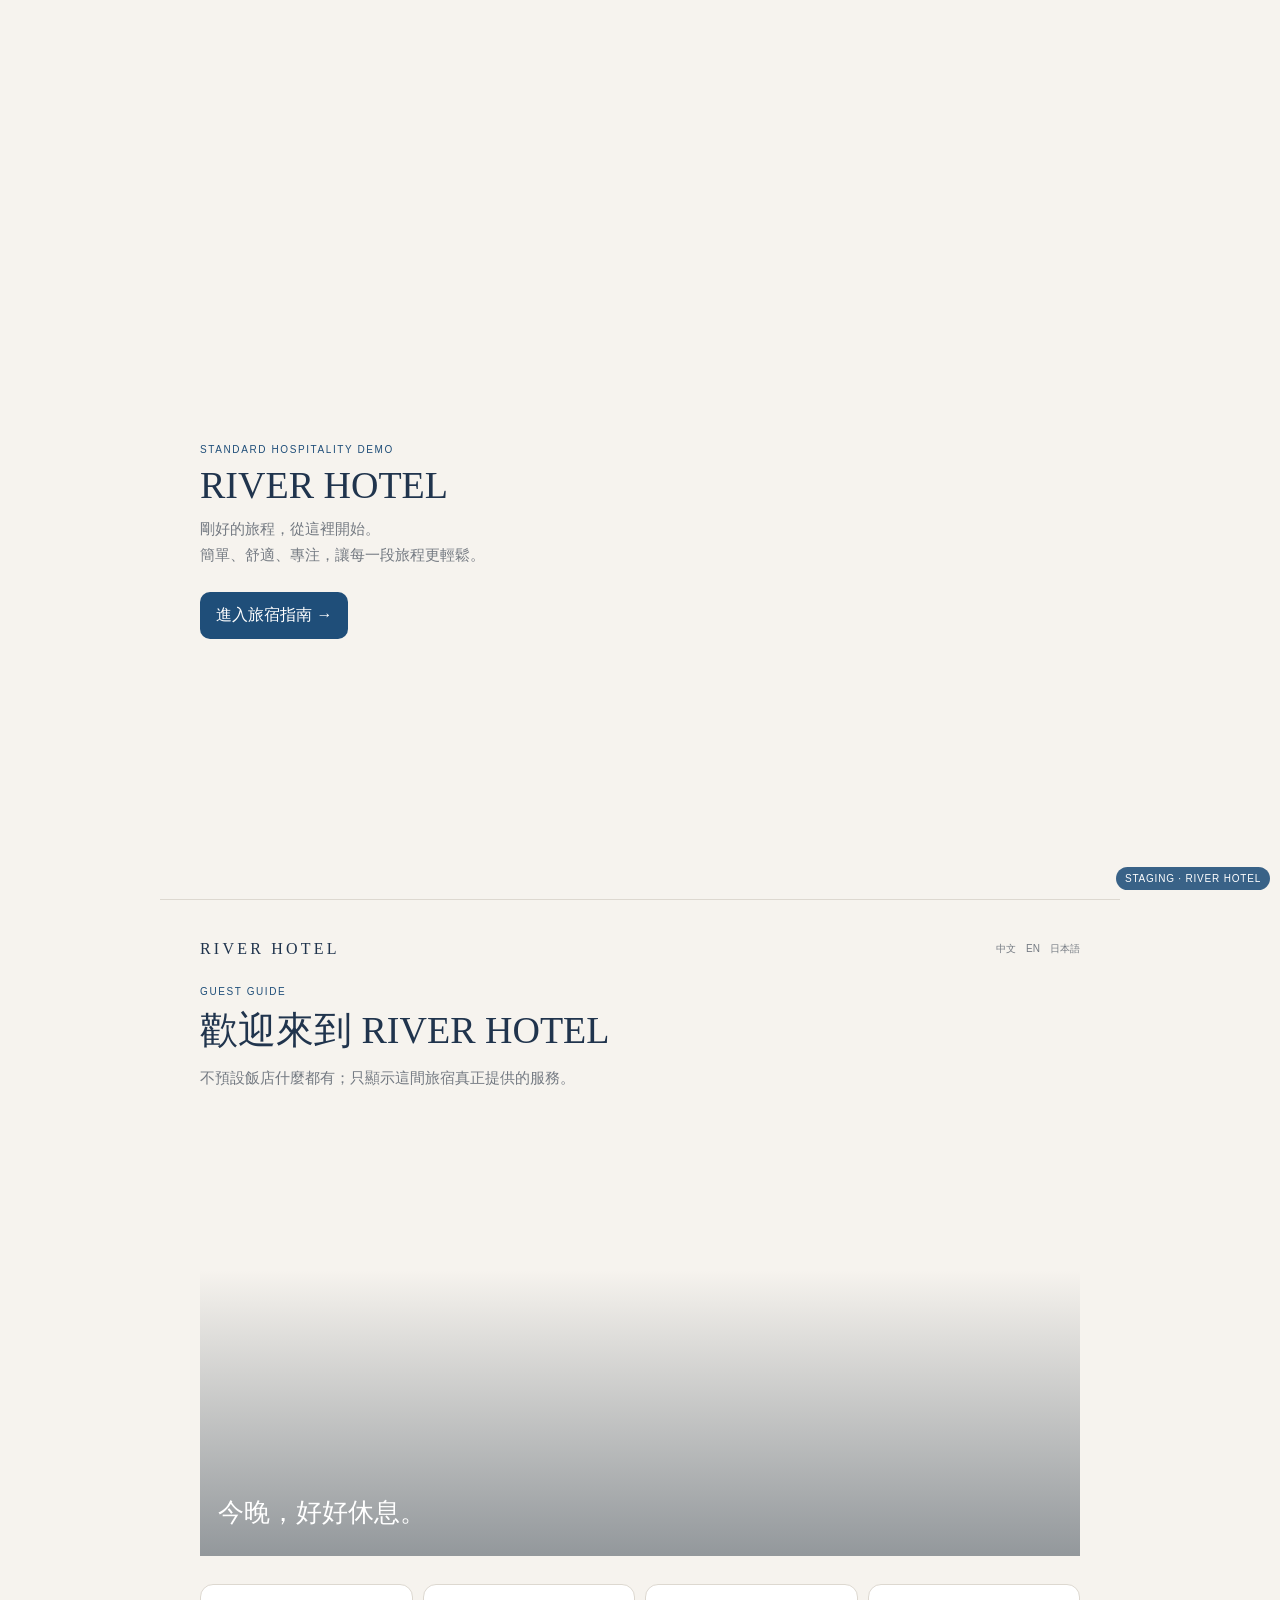
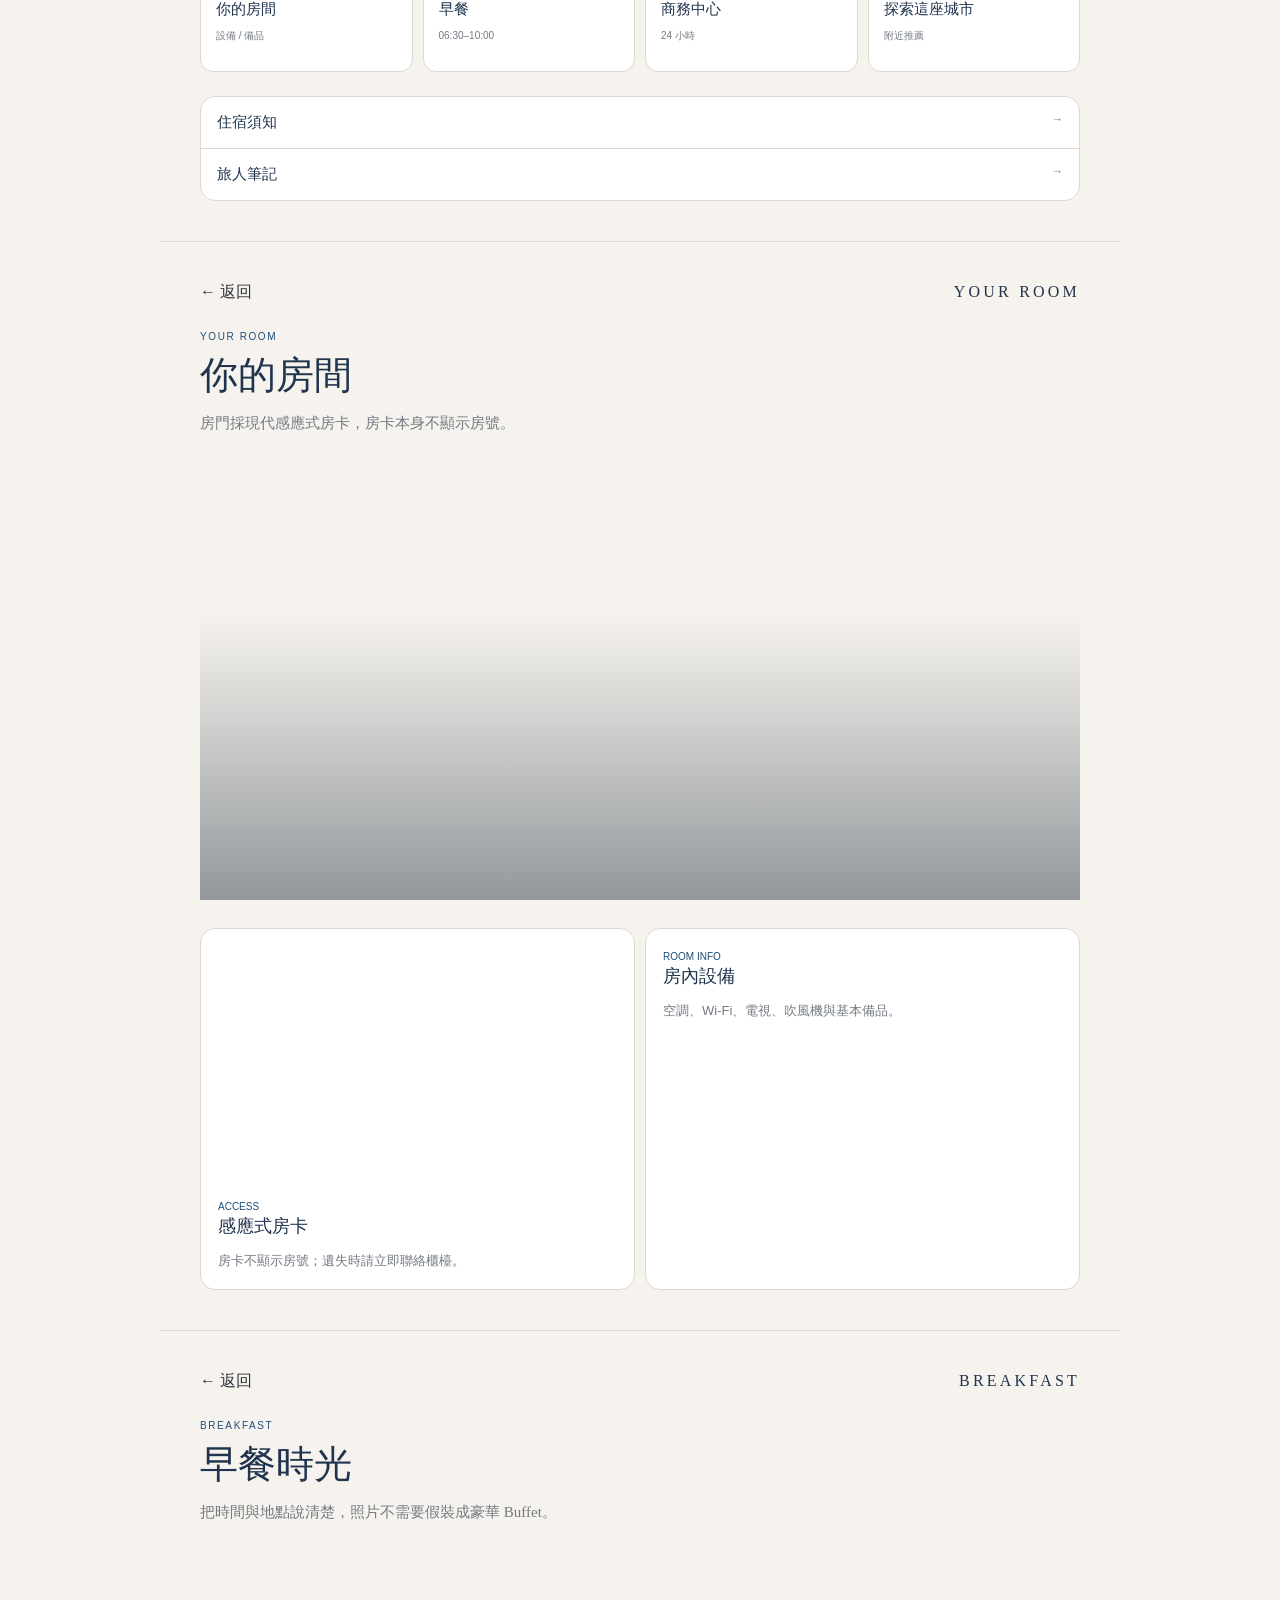
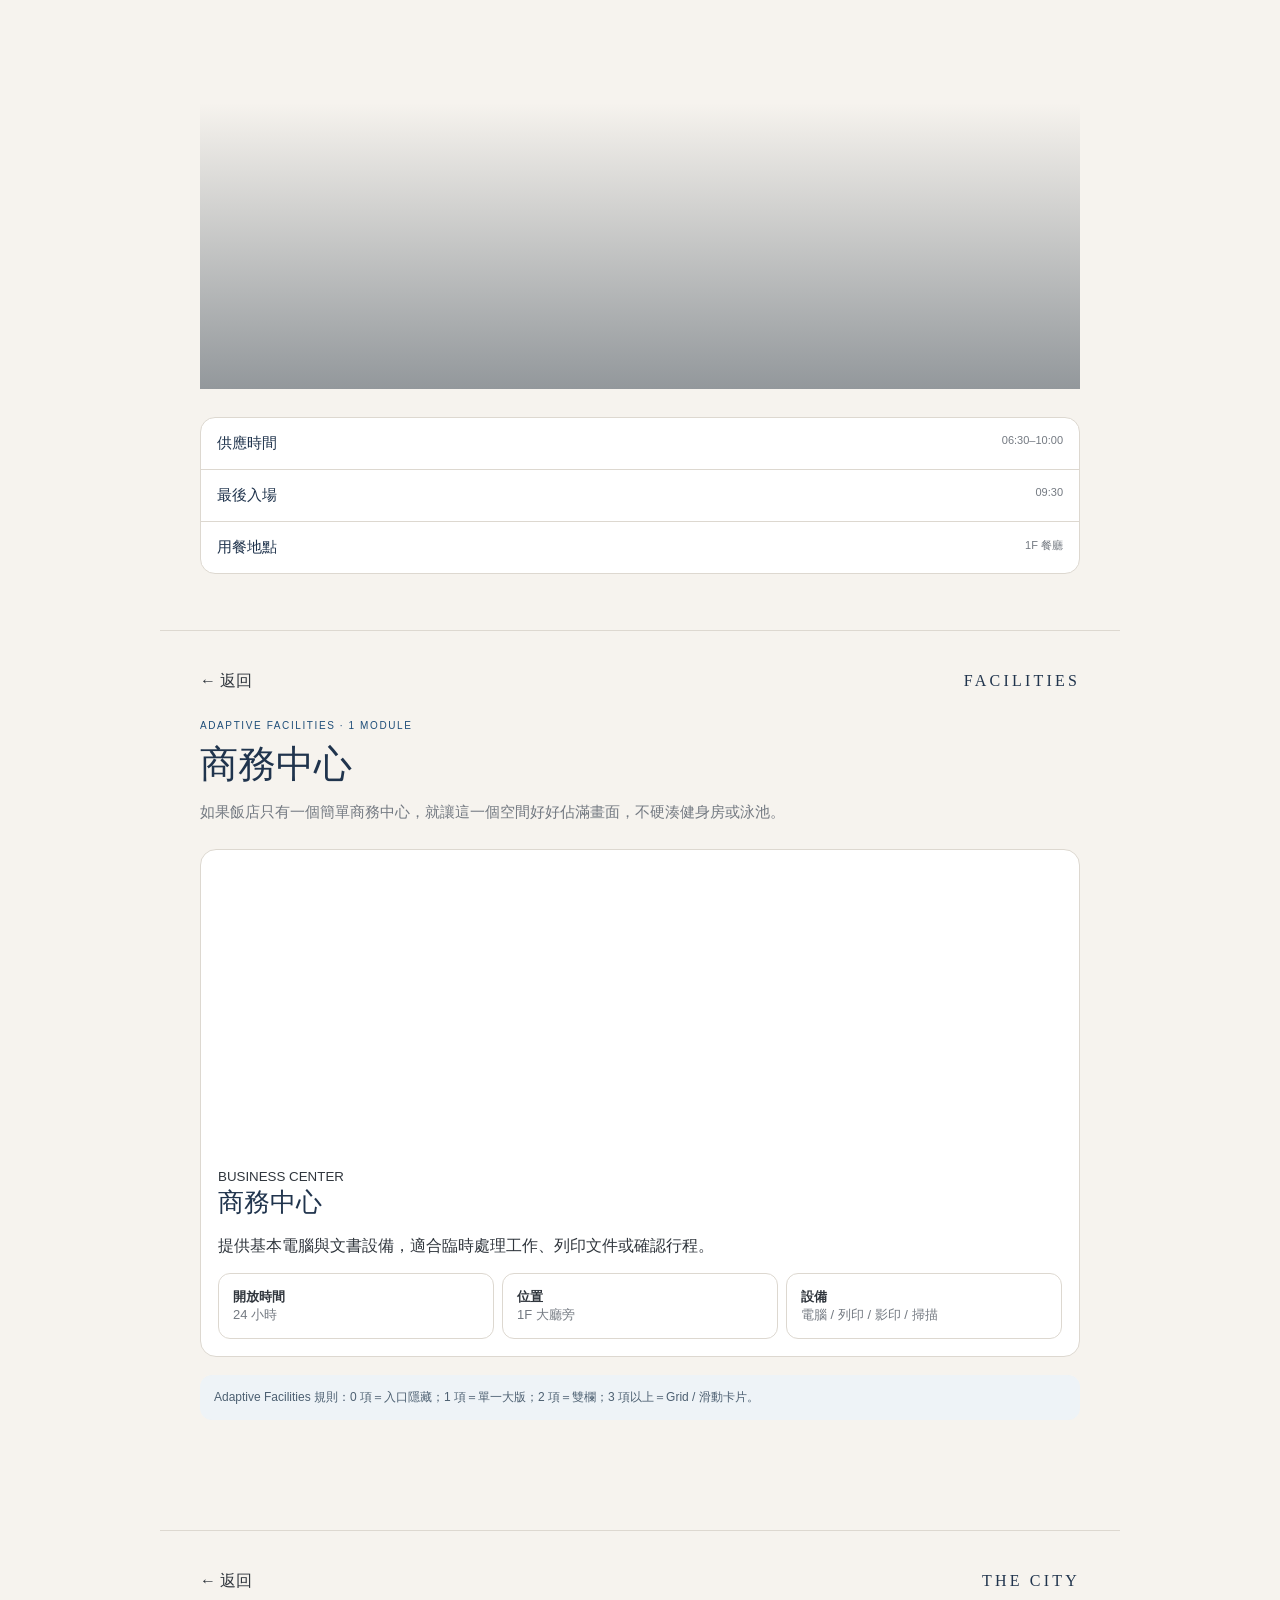
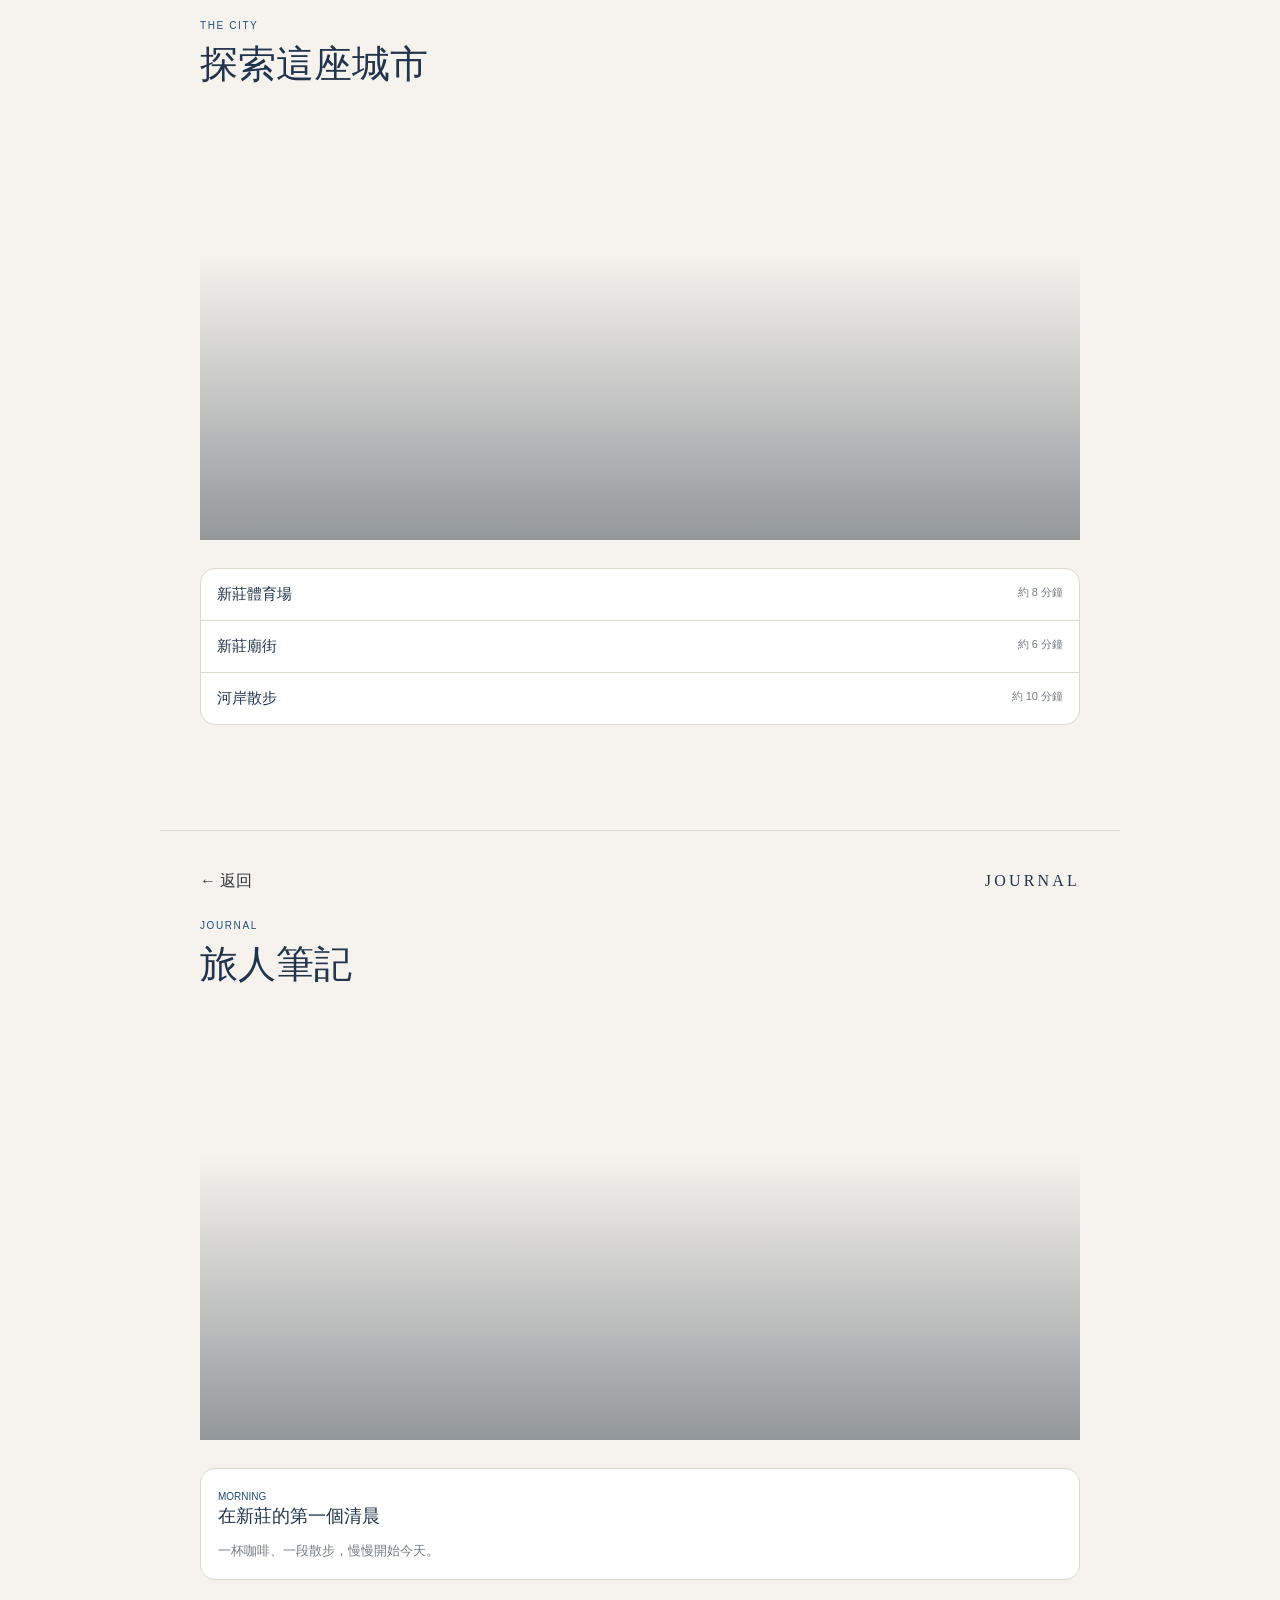
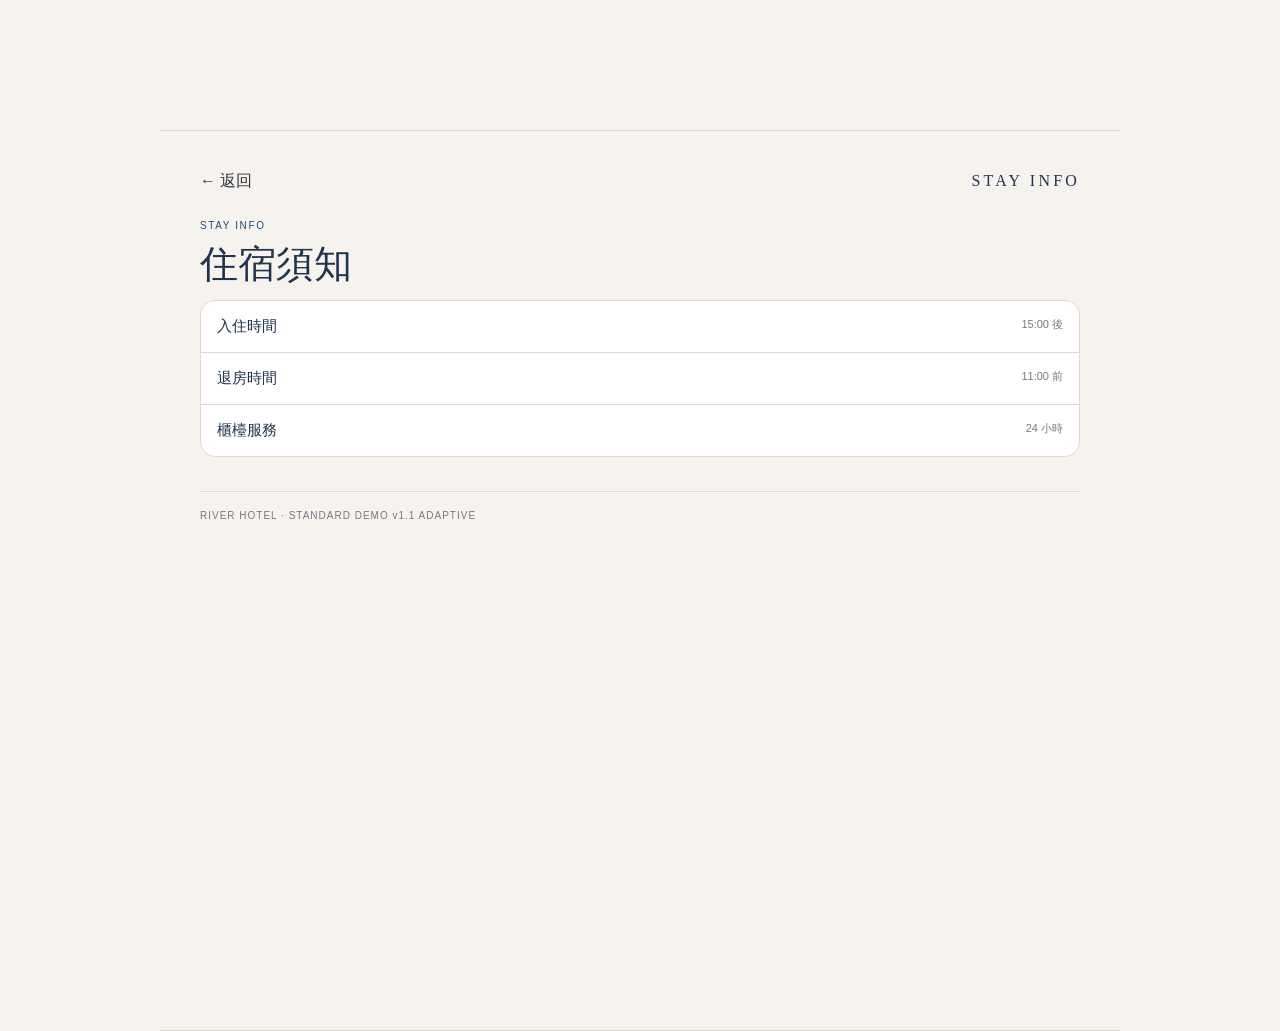
==== staging/river-hotel/index.html @ eeeaa743 "Add RIVER HOTEL public staging demo" ====
<!doctype html>
<html lang="zh-Hant">
<head>
<meta charset="utf-8">
<meta name="viewport" content="width=device-width,initial-scale=1,viewport-fit=cover">
<title>RIVER HOTEL — Standard Demo v1.1 Adaptive</title>
<style>
:root{
 --bg:#f6f3ee;--surface:#fff;--ink:#20344d;--text:#30363d;--muted:#747a82;--line:#ddd8d0;--accent:#1f4e79;
 --serif:"Iowan Old Style","Baskerville","Noto Serif TC","Songti TC",serif;
 --sans:-apple-system,BlinkMacSystemFont,"SF Pro Text","PingFang TC","Noto Sans TC",sans-serif;
}
*{box-sizing:border-box} html{scroll-behavior:smooth}
body{margin:0;background:var(--bg);color:var(--text);font-family:var(--sans);-webkit-font-smoothing:antialiased}
a{color:inherit;text-decoration:none} button{font:inherit}
.page{min-height:100svh;padding:22px 16px 48px;border-bottom:1px solid var(--line);scroll-margin-top:0}
.top{display:flex;justify-content:space-between;align-items:center;margin-bottom:28px}.brand{font:16px var(--serif);letter-spacing:.2em;color:var(--ink)}
.lang{font-size:10px;color:var(--muted)}.k{font-size:10px;letter-spacing:.16em;color:var(--accent);margin-bottom:8px}
h1,h2,h3{font-family:var(--serif);font-weight:400;color:var(--ink)}h1{font-size:38px;margin:0 0 10px}h2{font-size:26px;margin:0 0 8px}h3{font-size:18px;margin:0}
.lead{font:15px/1.7 var(--serif);color:var(--muted);margin:0 0 24px}
.photo{height:330px;margin:0 -16px 24px;background:center/cover no-repeat;position:relative}
.photo:after{content:"";position:absolute;inset:0;background:linear-gradient(to top,rgba(20,35,50,.44),transparent 65%)}
.hero-copy{position:absolute;z-index:2;left:18px;right:18px;bottom:18px;color:#fff}
.cta{display:inline-block;background:var(--accent);color:#fff;padding:13px 16px;border-radius:10px}
.quick{display:grid;grid-template-columns:1fr 1fr;gap:10px;margin:24px 0}
.quick a{background:#fff;border:1px solid var(--line);border-radius:13px;padding:15px;min-height:88px}
.quick b{display:block;font:15px var(--serif);color:var(--ink);margin-bottom:6px}.quick span{font-size:10px;color:var(--muted)}
.list{background:#fff;border:1px solid var(--line);border-radius:15px;overflow:hidden}
.row{display:flex;justify-content:space-between;gap:16px;padding:16px;border-bottom:1px solid var(--line)}.row:last-child{border-bottom:0}
.row b{font:15px var(--serif);font-weight:400;color:var(--ink)}.row span{font-size:11px;color:var(--muted)}
.card{background:#fff;border:1px solid var(--line);border-radius:15px;overflow:hidden;margin-bottom:12px}
.card-photo{height:250px;background:center/cover no-repeat}.card-body{padding:17px}.card small{color:var(--accent);font-size:10px}
.card p{font-size:13px;line-height:1.6;color:var(--muted);margin-bottom:0}
.facility-feature{background:#fff;border:1px solid var(--line);border-radius:16px;overflow:hidden}
.facility-feature .card-photo{height:300px}.facts{display:grid;grid-template-columns:1fr;gap:8px;margin-top:14px}
.fact{padding:12px 0;border-top:1px solid var(--line);display:flex;justify-content:space-between;gap:20px;font-size:13px}.fact span{color:var(--muted)}
.roomcard{display:grid;grid-template-columns:1fr 1fr;gap:10px;margin-top:14px}.roomcard .card{margin:0}
.notice{background:#eef3f7;color:#4d6072;border-radius:12px;padding:13px 14px;font-size:12px;line-height:1.6;margin-top:18px}
.footer{margin-top:34px;padding-top:18px;border-top:1px solid var(--line);font-size:10px;color:var(--muted);letter-spacing:.1em}
@media(min-width:760px){
 .page{max-width:960px;margin:auto;padding:40px}.photo{margin:0 0 28px;border-radius:18px;height:440px}
 .quick{grid-template-columns:repeat(4,1fr)}.facts{grid-template-columns:repeat(3,1fr)}.fact{display:block;border:1px solid var(--line);border-radius:12px;padding:14px}.fact b,.fact span{display:block}
}
.facility-list.facilities-one{display:block}
.facility-list.facilities-two{display:grid;grid-template-columns:1fr 1fr;gap:14px}
.facility-list.facilities-grid{display:grid;grid-template-columns:repeat(auto-fit,minmax(230px,1fr));gap:14px}
.facility-list.facilities-two .facility-feature .card-photo,
.facility-list.facilities-grid .facility-feature .card-photo{height:220px}
.facility-list.facilities-two .facts,
.facility-list.facilities-grid .facts{grid-template-columns:1fr}
@media(max-width:759px){.facility-list.facilities-two,.facility-list.facilities-grid{grid-template-columns:1fr}}
</style>
</head>
<body>
<section id="landing" class="page" style="padding-top:0">
 <div style="height:46svh;margin:0 -16px 30px;background:url('https://images.unsplash.com/photo-1566073771259-6a8506099945?auto=format&fit=crop&w=1400&q=82') center/cover no-repeat"></div>
 <div class="k">STANDARD HOSPITALITY DEMO</div><h1>RIVER HOTEL</h1>
 <p class="lead">剛好的旅程，從這裡開始。<br>簡單、舒適、專注，讓每一段旅程更輕鬆。</p>
 <a class="cta" href="#home">進入旅宿指南 →</a>
</section>
<section id="home" class="page">
 <div class="top"><div class="brand">RIVER HOTEL</div><div class="lang">中文　EN　日本語</div></div>
 <div class="k">GUEST GUIDE</div><h1>歡迎來到 RIVER HOTEL</h1>
 <p class="lead">不預設飯店什麼都有；只顯示這間旅宿真正提供的服務。</p>
 <div class="photo" style="background-image:url('https://images.unsplash.com/photo-1566665797739-1674de7a421a?auto=format&fit=crop&w=1400&q=82')"><div class="hero-copy"><h2 style="color:#fff">今晚，好好休息。</h2></div></div>
 <div class="quick">
   <a href="#room"><b>你的房間</b><span>設備 / 備品</span></a>
   <a href="#breakfast"><b>早餐</b><span>06:30–10:00</span></a>
   <a href="#facilities" data-facilities-entry><b>商務中心</b><span>24 小時</span></a>
   <a href="#city"><b>探索這座城市</b><span>附近推薦</span></a>
 </div>
 <div class="list"><a class="row" href="#stay"><b>住宿須知</b><span>→</span></a><a class="row" href="#journal"><b>旅人筆記</b><span>→</span></a></div>
</section>
<section id="room" class="page">
 <div class="top"><a href="#home">← 返回</a><div class="brand">YOUR ROOM</div></div>
 <div class="k">YOUR ROOM</div><h1>你的房間</h1><p class="lead">房門採現代感應式房卡，房卡本身不顯示房號。</p>
 <div class="photo" style="background-image:url('https://images.unsplash.com/photo-1566665797739-1674de7a421a?auto=format&fit=crop&w=1400&q=82')"></div>
 <div class="roomcard"><div class="card"><div class="card-photo" style="background-image:url('https://images.unsplash.com/photo-1556742049-0cfed4f6a45d?auto=format&fit=crop&w=1200&q=82')"></div><div class="card-body"><small>ACCESS</small><h3>感應式房卡</h3><p>房卡不顯示房號；遺失時請立即聯絡櫃檯。</p></div></div><div class="card"><div class="card-body"><small>ROOM INFO</small><h3>房內設備</h3><p>空調、Wi‑Fi、電視、吹風機與基本備品。</p></div></div></div>
</section>
<section id="breakfast" class="page">
 <div class="top"><a href="#home">← 返回</a><div class="brand">BREAKFAST</div></div>
 <div class="k">BREAKFAST</div><h1>早餐時光</h1><p class="lead">把時間與地點說清楚，照片不需要假裝成豪華 Buffet。</p>
 <div class="photo" style="background-image:url('https://images.unsplash.com/photo-1414235077428-338989a2e8c0?auto=format&fit=crop&w=1400&q=82')"></div>
 <div class="list"><div class="row"><b>供應時間</b><span>06:30–10:00</span></div><div class="row"><b>最後入場</b><span>09:30</span></div><div class="row"><b>用餐地點</b><span>1F 餐廳</span></div></div>
</section>
<section id="facilities" class="page">
 <div class="top"><a href="#home">← 返回</a><div class="brand">FACILITIES</div></div>
 <div class="k">ADAPTIVE FACILITIES · 1 MODULE</div><h1>商務中心</h1>
 <p class="lead">如果飯店只有一個簡單商務中心，就讓這一個空間好好佔滿畫面，不硬湊健身房或泳池。</p>
 <div id="facility-list" class="facility-list facilities-one"><article class="facility-feature"><div class="card-photo" style="background-image:url('https://images.unsplash.com/photo-1497366754035-f200968a6e72?auto=format&fit=crop&w=1400&q=82')"></div><div class="card-body"><h2>需要工作的時候，這裡就夠了。</h2><p>提供基本電腦與文書設備，適合臨時處理工作、列印文件或確認行程。</p><div class="facts"><div class="fact"><b>開放時間</b><span>24 小時</span></div><div class="fact"><b>位置</b><span>1F 大廳旁</span></div><div class="fact"><b>設備</b><span>電腦 / 列印 / 影印 / 掃描</span></div></div></div></article></div>
 <div class="notice">Adaptive Facilities 規則：0 項＝入口隱藏；1 項＝單一大版；2 項＝雙欄；3 項以上＝Grid / 滑動卡片。</div>
</section>
<section id="city" class="page"><div class="top"><a href="#home">← 返回</a><div class="brand">THE CITY</div></div><div class="k">THE CITY</div><h1>探索這座城市</h1><div class="photo" style="background-image:url('https://images.unsplash.com/photo-1477959858617-67f85cf4f1df?auto=format&fit=crop&w=1400&q=82')"></div><div class="list"><div class="row"><b>新莊體育場</b><span>約 8 分鐘</span></div><div class="row"><b>新莊廟街</b><span>約 6 分鐘</span></div><div class="row"><b>河岸散步</b><span>約 10 分鐘</span></div></div></section>
<section id="journal" class="page"><div class="top"><a href="#home">← 返回</a><div class="brand">JOURNAL</div></div><div class="k">JOURNAL</div><h1>旅人筆記</h1><div class="photo" style="background-image:url('https://images.unsplash.com/photo-1497215728101-856f4ea42174?auto=format&fit=crop&w=1400&q=82')"></div><div class="card"><div class="card-body"><small>MORNING</small><h3>在新莊的第一個清晨</h3><p>一杯咖啡、一段散步，慢慢開始今天。</p></div></div></section>
<section id="stay" class="page"><div class="top"><a href="#home">← 返回</a><div class="brand">STAY INFO</div></div><div class="k">STAY INFO</div><h1>住宿須知</h1><div class="list"><div class="row"><b>入住時間</b><span>15:00 後</span></div><div class="row"><b>退房時間</b><span>11:00 前</span></div><div class="row"><b>櫃檯服務</b><span>24 小時</span></div></div><div class="footer">RIVER HOTEL · STANDARD DEMO v1.1 ADAPTIVE</div></section>
<script>window.HOTEL_CONTENT={"hotel":{"name":"RIVER HOTEL","subtitle":"TAIPEI XINZHUANG"},"wifi":{"ssid":"RiverHotel_Guest","password":"River2026"},"stay":{"checkin":"15:00","checkout":"11:00","frontdesk":"24 小時"},"breakfast":{"time":"06:30–10:00","last_entry":"09:30","location":"1F 餐廳"},"facilities":[{"id":"business-center","name":"商務中心","en":"BUSINESS CENTER","hours":"24 小時","location":"1F 大廳旁","services":["電腦","列印","影印","掃描"],"image":"https://images.unsplash.com/photo-1497366754035-f200968a6e72?auto=format&fit=crop&w=1400&q=82","description":"提供基本電腦與文書設備，適合臨時處理工作、列印文件或確認行程。"}]};
const facilityList=window.HOTEL_CONTENT?.facilities||[];function facilityLayoutClass(n){if(n<=0)return"facilities-none";if(n===1)return"facilities-one";if(n===2)return"facilities-two";return"facilities-grid"}function esc(v){return String(v??"").replace(/[&<>"']/g,s=>({"&":"&amp;","<":"&lt;",">":"&gt;",'"':"&quot;","'":"&#39;"}[s]))}function facilityMarkup(item){const services=Array.isArray(item.services)?item.services.join(" / "):(item.services||"");const img=item.image?`style="background-image:url('${esc(item.image)}')"`:"";return`<article class="facility-feature"><div class="card-photo" ${img}></div><div class="card-body"><small>${esc(item.en||"FACILITY")}</small><h2>${esc(item.name||"")}</h2><p>${esc(item.description||"提供住客使用的館內服務空間。")}</p><div class="facts">${item.hours?`<div class="fact"><b>開放時間</b><span>${esc(item.hours)}</span></div>`:""}${item.location?`<div class="fact"><b>位置</b><span>${esc(item.location)}</span></div>`:""}${services?`<div class="fact"><b>設備</b><span>${esc(services)}</span></div>`:""}</div></div></article>`}function applyAdaptiveFacilities(){const entry=document.querySelector('[data-facilities-entry]');const page=document.getElementById('facilities');const holder=document.getElementById('facility-list');const count=facilityList.length;if(count===0){if(entry)entry.hidden=true;if(page)page.hidden=true;return}if(entry)entry.hidden=false;if(page)page.hidden=false;if(holder){holder.className=`facility-list ${facilityLayoutClass(count)}`;holder.innerHTML=facilityList.map(facilityMarkup).join("")}const heading=page?.querySelector("h1");if(heading)heading.textContent=count===1?facilityList[0].name:"館內設施"}document.addEventListener('DOMContentLoaded',applyAdaptiveFacilities);</script>
<div style="position:fixed;right:10px;bottom:10px;z-index:99;background:rgba(31,78,121,.88);color:#fff;padding:6px 9px;border-radius:999px;font:10px -apple-system,BlinkMacSystemFont,sans-serif;letter-spacing:.08em">STAGING · RIVER HOTEL</div></body></html>
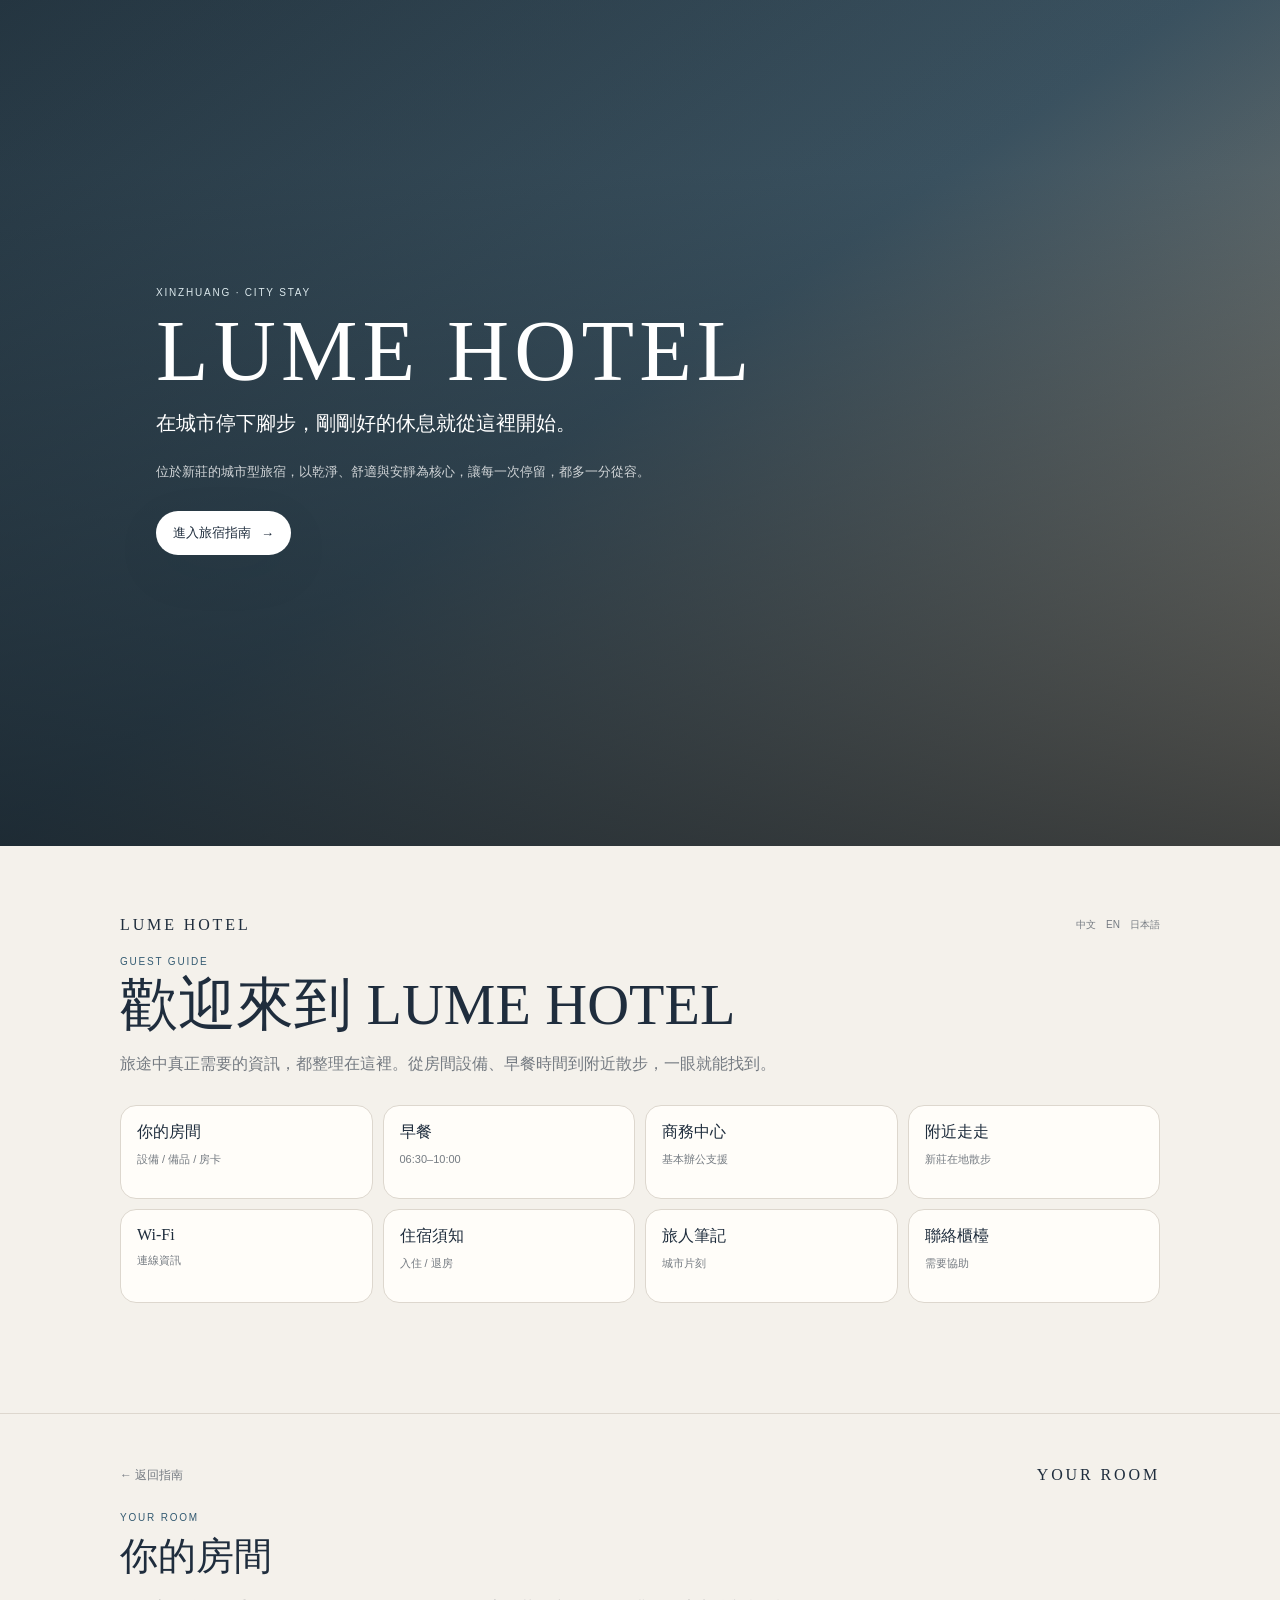
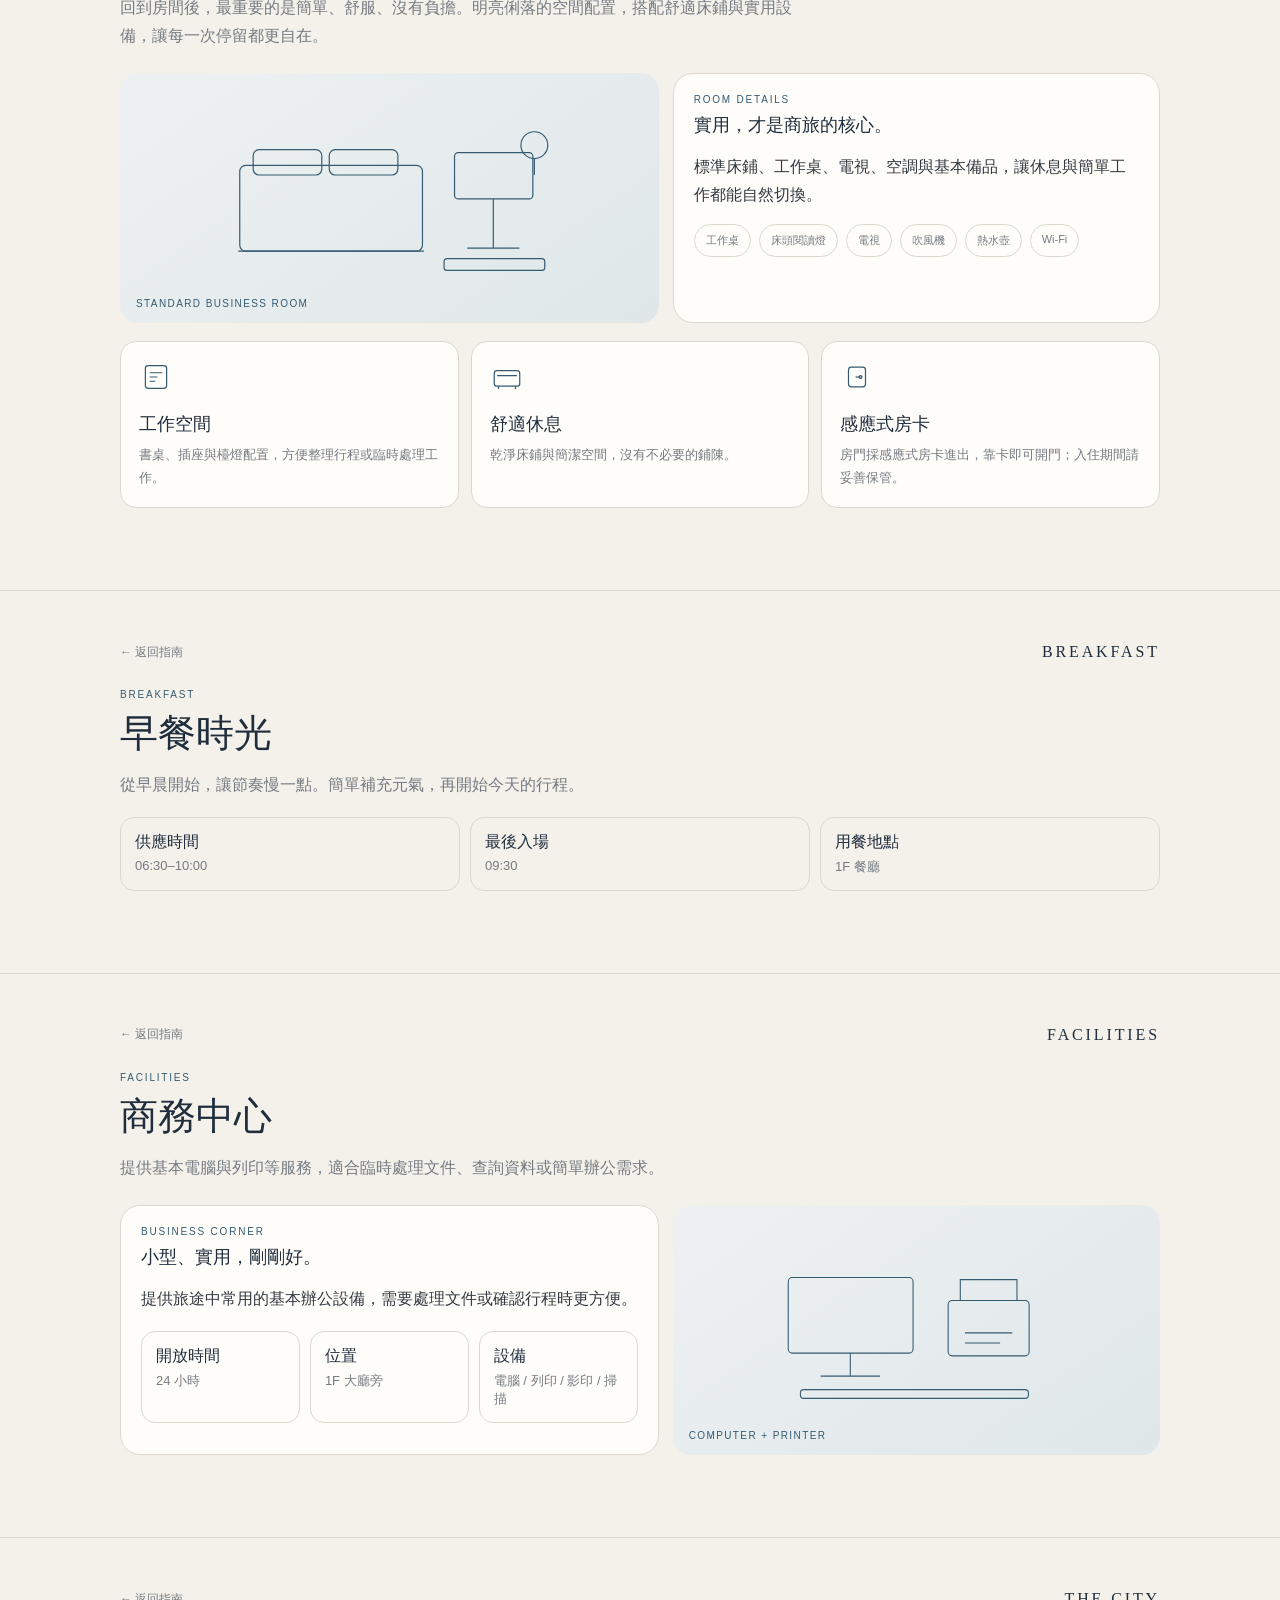
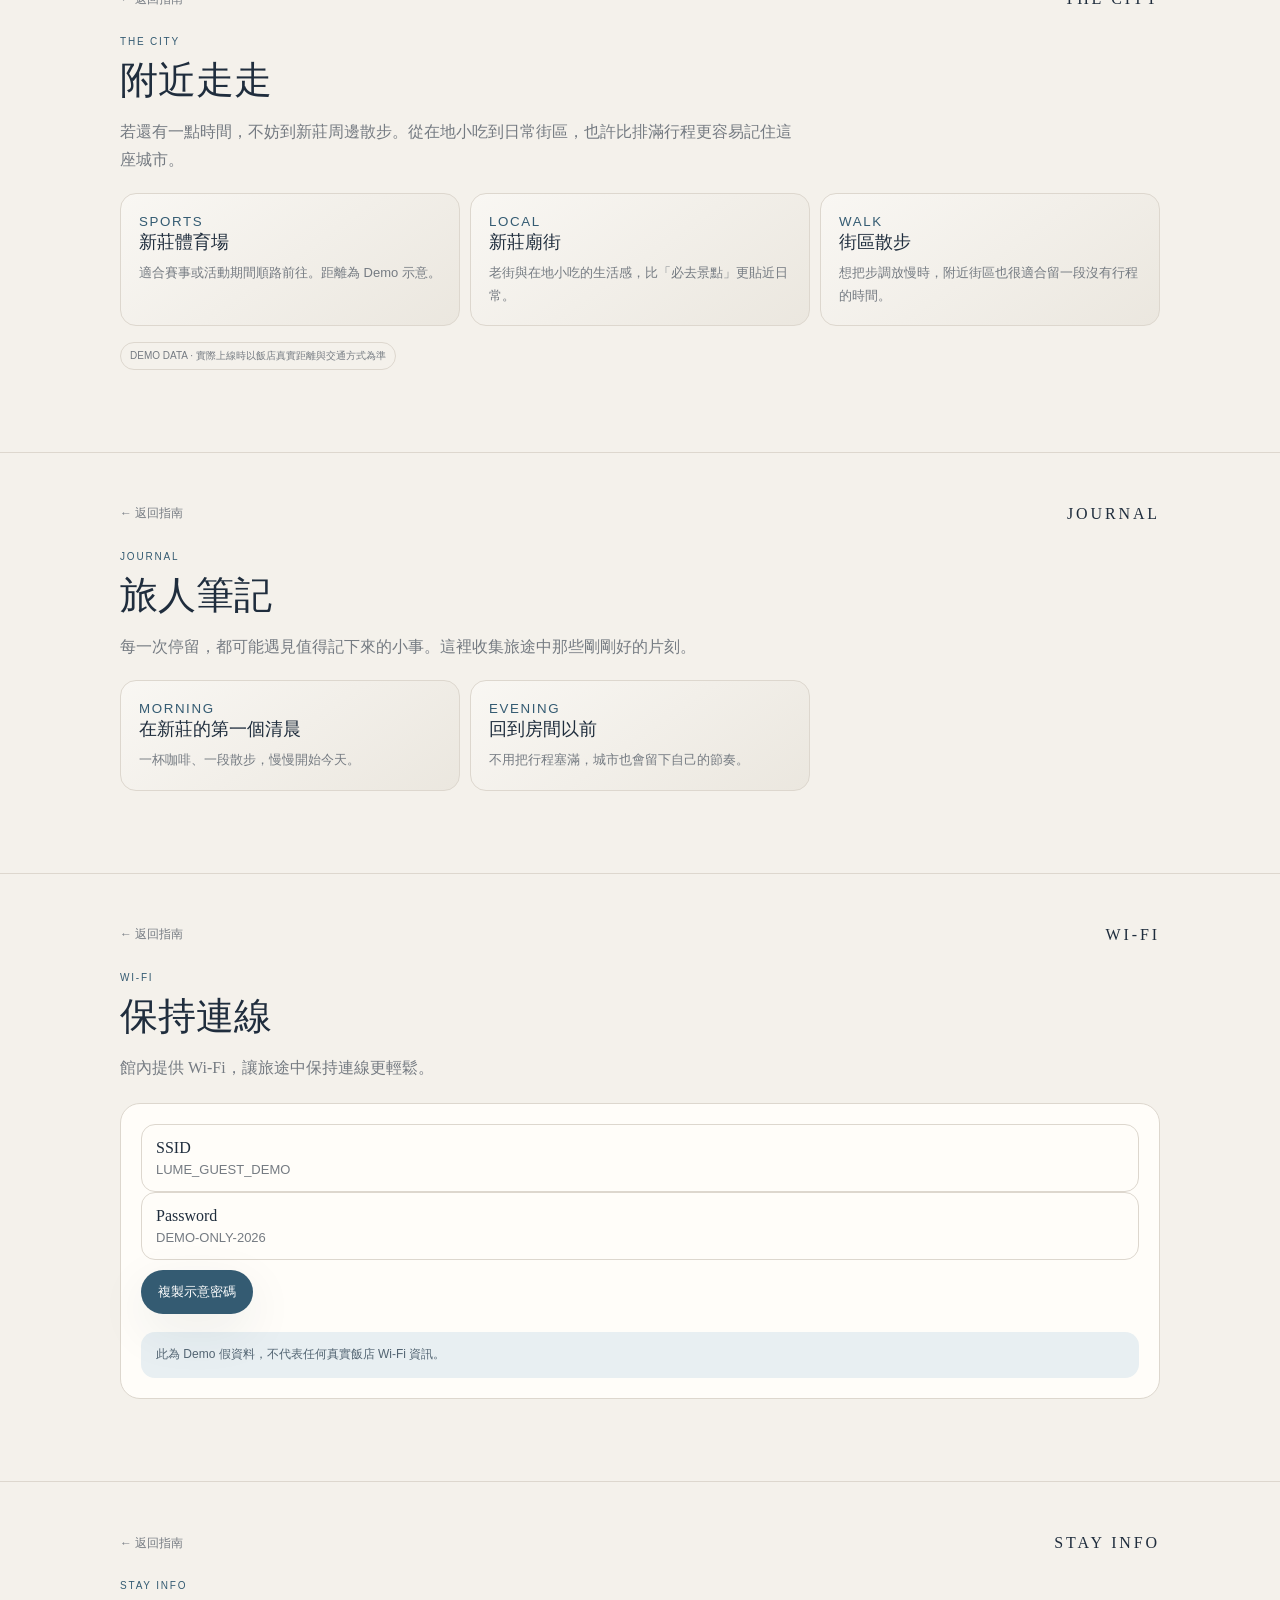
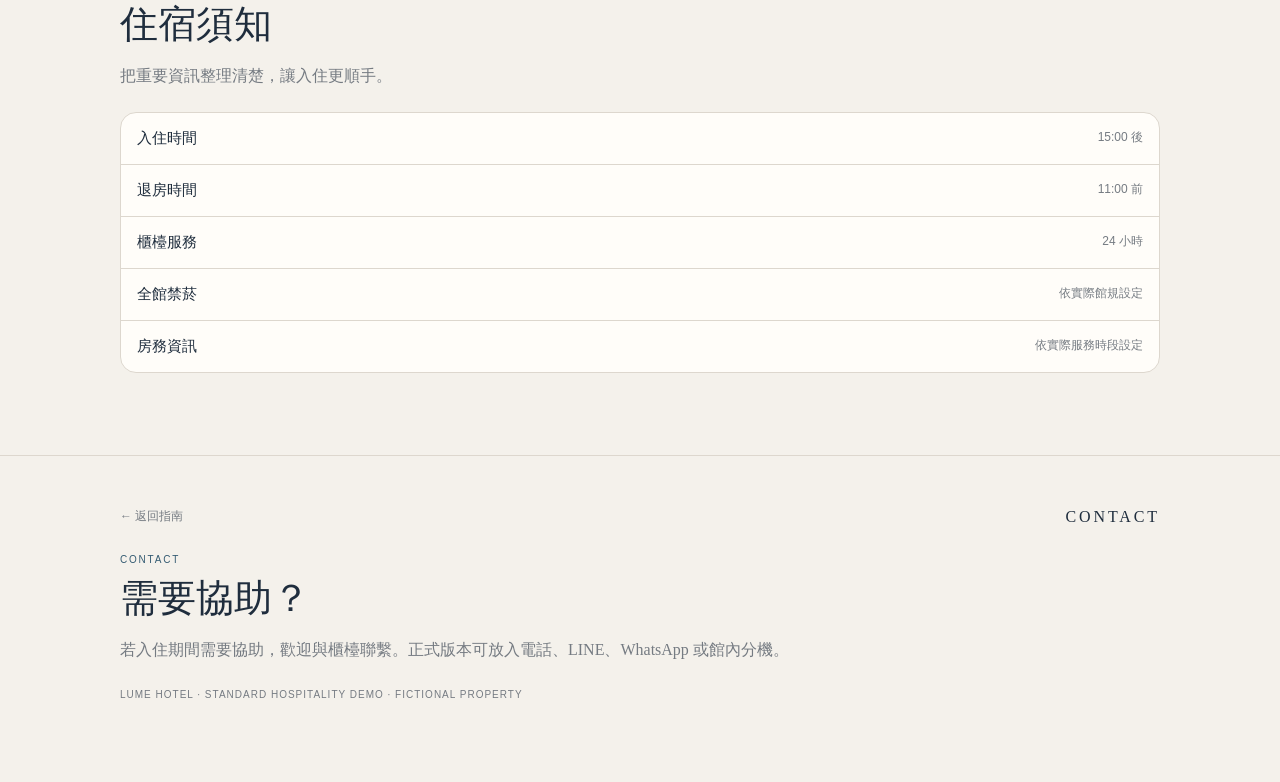
==== commit 9ef46604: "Rebuild staging demo as LUME HOTEL v2" ====
--- a/staging/river-hotel/index.html
+++ b/staging/river-hotel/index.html
@@ -1,98 +1 @@
-<!doctype html>
-<html lang="zh-Hant">
-<head>
-<meta charset="utf-8">
-<meta name="viewport" content="width=device-width,initial-scale=1,viewport-fit=cover">
-<title>RIVER HOTEL — Standard Demo v1.1 Adaptive</title>
-<style>
-:root{
- --bg:#f6f3ee;--surface:#fff;--ink:#20344d;--text:#30363d;--muted:#747a82;--line:#ddd8d0;--accent:#1f4e79;
- --serif:"Iowan Old Style","Baskerville","Noto Serif TC","Songti TC",serif;
- --sans:-apple-system,BlinkMacSystemFont,"SF Pro Text","PingFang TC","Noto Sans TC",sans-serif;
-}
-*{box-sizing:border-box} html{scroll-behavior:smooth}
-body{margin:0;background:var(--bg);color:var(--text);font-family:var(--sans);-webkit-font-smoothing:antialiased}
-a{color:inherit;text-decoration:none} button{font:inherit}
-.page{min-height:100svh;padding:22px 16px 48px;border-bottom:1px solid var(--line);scroll-margin-top:0}
-.top{display:flex;justify-content:space-between;align-items:center;margin-bottom:28px}.brand{font:16px var(--serif);letter-spacing:.2em;color:var(--ink)}
-.lang{font-size:10px;color:var(--muted)}.k{font-size:10px;letter-spacing:.16em;color:var(--accent);margin-bottom:8px}
-h1,h2,h3{font-family:var(--serif);font-weight:400;color:var(--ink)}h1{font-size:38px;margin:0 0 10px}h2{font-size:26px;margin:0 0 8px}h3{font-size:18px;margin:0}
-.lead{font:15px/1.7 var(--serif);color:var(--muted);margin:0 0 24px}
-.photo{height:330px;margin:0 -16px 24px;background:center/cover no-repeat;position:relative}
-.photo:after{content:"";position:absolute;inset:0;background:linear-gradient(to top,rgba(20,35,50,.44),transparent 65%)}
-.hero-copy{position:absolute;z-index:2;left:18px;right:18px;bottom:18px;color:#fff}
-.cta{display:inline-block;background:var(--accent);color:#fff;padding:13px 16px;border-radius:10px}
-.quick{display:grid;grid-template-columns:1fr 1fr;gap:10px;margin:24px 0}
-.quick a{background:#fff;border:1px solid var(--line);border-radius:13px;padding:15px;min-height:88px}
-.quick b{display:block;font:15px var(--serif);color:var(--ink);margin-bottom:6px}.quick span{font-size:10px;color:var(--muted)}
-.list{background:#fff;border:1px solid var(--line);border-radius:15px;overflow:hidden}
-.row{display:flex;justify-content:space-between;gap:16px;padding:16px;border-bottom:1px solid var(--line)}.row:last-child{border-bottom:0}
-.row b{font:15px var(--serif);font-weight:400;color:var(--ink)}.row span{font-size:11px;color:var(--muted)}
-.card{background:#fff;border:1px solid var(--line);border-radius:15px;overflow:hidden;margin-bottom:12px}
-.card-photo{height:250px;background:center/cover no-repeat}.card-body{padding:17px}.card small{color:var(--accent);font-size:10px}
-.card p{font-size:13px;line-height:1.6;color:var(--muted);margin-bottom:0}
-.facility-feature{background:#fff;border:1px solid var(--line);border-radius:16px;overflow:hidden}
-.facility-feature .card-photo{height:300px}.facts{display:grid;grid-template-columns:1fr;gap:8px;margin-top:14px}
-.fact{padding:12px 0;border-top:1px solid var(--line);display:flex;justify-content:space-between;gap:20px;font-size:13px}.fact span{color:var(--muted)}
-.roomcard{display:grid;grid-template-columns:1fr 1fr;gap:10px;margin-top:14px}.roomcard .card{margin:0}
-.notice{background:#eef3f7;color:#4d6072;border-radius:12px;padding:13px 14px;font-size:12px;line-height:1.6;margin-top:18px}
-.footer{margin-top:34px;padding-top:18px;border-top:1px solid var(--line);font-size:10px;color:var(--muted);letter-spacing:.1em}
-@media(min-width:760px){
- .page{max-width:960px;margin:auto;padding:40px}.photo{margin:0 0 28px;border-radius:18px;height:440px}
- .quick{grid-template-columns:repeat(4,1fr)}.facts{grid-template-columns:repeat(3,1fr)}.fact{display:block;border:1px solid var(--line);border-radius:12px;padding:14px}.fact b,.fact span{display:block}
-}
-.facility-list.facilities-one{display:block}
-.facility-list.facilities-two{display:grid;grid-template-columns:1fr 1fr;gap:14px}
-.facility-list.facilities-grid{display:grid;grid-template-columns:repeat(auto-fit,minmax(230px,1fr));gap:14px}
-.facility-list.facilities-two .facility-feature .card-photo,
-.facility-list.facilities-grid .facility-feature .card-photo{height:220px}
-.facility-list.facilities-two .facts,
-.facility-list.facilities-grid .facts{grid-template-columns:1fr}
-@media(max-width:759px){.facility-list.facilities-two,.facility-list.facilities-grid{grid-template-columns:1fr}}
-</style>
-</head>
-<body>
-<section id="landing" class="page" style="padding-top:0">
- <div style="height:46svh;margin:0 -16px 30px;background:url('https://images.unsplash.com/photo-1566073771259-6a8506099945?auto=format&fit=crop&w=1400&q=82') center/cover no-repeat"></div>
- <div class="k">STANDARD HOSPITALITY DEMO</div><h1>RIVER HOTEL</h1>
- <p class="lead">剛好的旅程，從這裡開始。<br>簡單、舒適、專注，讓每一段旅程更輕鬆。</p>
- <a class="cta" href="#home">進入旅宿指南 →</a>
-</section>
-<section id="home" class="page">
- <div class="top"><div class="brand">RIVER HOTEL</div><div class="lang">中文　EN　日本語</div></div>
- <div class="k">GUEST GUIDE</div><h1>歡迎來到 RIVER HOTEL</h1>
- <p class="lead">不預設飯店什麼都有；只顯示這間旅宿真正提供的服務。</p>
- <div class="photo" style="background-image:url('https://images.unsplash.com/photo-1566665797739-1674de7a421a?auto=format&fit=crop&w=1400&q=82')"><div class="hero-copy"><h2 style="color:#fff">今晚，好好休息。</h2></div></div>
- <div class="quick">
-   <a href="#room"><b>你的房間</b><span>設備 / 備品</span></a>
-   <a href="#breakfast"><b>早餐</b><span>06:30–10:00</span></a>
-   <a href="#facilities" data-facilities-entry><b>商務中心</b><span>24 小時</span></a>
-   <a href="#city"><b>探索這座城市</b><span>附近推薦</span></a>
- </div>
- <div class="list"><a class="row" href="#stay"><b>住宿須知</b><span>→</span></a><a class="row" href="#journal"><b>旅人筆記</b><span>→</span></a></div>
-</section>
-<section id="room" class="page">
- <div class="top"><a href="#home">← 返回</a><div class="brand">YOUR ROOM</div></div>
- <div class="k">YOUR ROOM</div><h1>你的房間</h1><p class="lead">房門採現代感應式房卡，房卡本身不顯示房號。</p>
- <div class="photo" style="background-image:url('https://images.unsplash.com/photo-1566665797739-1674de7a421a?auto=format&fit=crop&w=1400&q=82')"></div>
- <div class="roomcard"><div class="card"><div class="card-photo" style="background-image:url('https://images.unsplash.com/photo-1556742049-0cfed4f6a45d?auto=format&fit=crop&w=1200&q=82')"></div><div class="card-body"><small>ACCESS</small><h3>感應式房卡</h3><p>房卡不顯示房號；遺失時請立即聯絡櫃檯。</p></div></div><div class="card"><div class="card-body"><small>ROOM INFO</small><h3>房內設備</h3><p>空調、Wi‑Fi、電視、吹風機與基本備品。</p></div></div></div>
-</section>
-<section id="breakfast" class="page">
- <div class="top"><a href="#home">← 返回</a><div class="brand">BREAKFAST</div></div>
- <div class="k">BREAKFAST</div><h1>早餐時光</h1><p class="lead">把時間與地點說清楚，照片不需要假裝成豪華 Buffet。</p>
- <div class="photo" style="background-image:url('https://images.unsplash.com/photo-1414235077428-338989a2e8c0?auto=format&fit=crop&w=1400&q=82')"></div>
- <div class="list"><div class="row"><b>供應時間</b><span>06:30–10:00</span></div><div class="row"><b>最後入場</b><span>09:30</span></div><div class="row"><b>用餐地點</b><span>1F 餐廳</span></div></div>
-</section>
-<section id="facilities" class="page">
- <div class="top"><a href="#home">← 返回</a><div class="brand">FACILITIES</div></div>
- <div class="k">ADAPTIVE FACILITIES · 1 MODULE</div><h1>商務中心</h1>
- <p class="lead">如果飯店只有一個簡單商務中心，就讓這一個空間好好佔滿畫面，不硬湊健身房或泳池。</p>
- <div id="facility-list" class="facility-list facilities-one"><article class="facility-feature"><div class="card-photo" style="background-image:url('https://images.unsplash.com/photo-1497366754035-f200968a6e72?auto=format&fit=crop&w=1400&q=82')"></div><div class="card-body"><h2>需要工作的時候，這裡就夠了。</h2><p>提供基本電腦與文書設備，適合臨時處理工作、列印文件或確認行程。</p><div class="facts"><div class="fact"><b>開放時間</b><span>24 小時</span></div><div class="fact"><b>位置</b><span>1F 大廳旁</span></div><div class="fact"><b>設備</b><span>電腦 / 列印 / 影印 / 掃描</span></div></div></div></article></div>
- <div class="notice">Adaptive Facilities 規則：0 項＝入口隱藏；1 項＝單一大版；2 項＝雙欄；3 項以上＝Grid / 滑動卡片。</div>
-</section>
-<section id="city" class="page"><div class="top"><a href="#home">← 返回</a><div class="brand">THE CITY</div></div><div class="k">THE CITY</div><h1>探索這座城市</h1><div class="photo" style="background-image:url('https://images.unsplash.com/photo-1477959858617-67f85cf4f1df?auto=format&fit=crop&w=1400&q=82')"></div><div class="list"><div class="row"><b>新莊體育場</b><span>約 8 分鐘</span></div><div class="row"><b>新莊廟街</b><span>約 6 分鐘</span></div><div class="row"><b>河岸散步</b><span>約 10 分鐘</span></div></div></section>
-<section id="journal" class="page"><div class="top"><a href="#home">← 返回</a><div class="brand">JOURNAL</div></div><div class="k">JOURNAL</div><h1>旅人筆記</h1><div class="photo" style="background-image:url('https://images.unsplash.com/photo-1497215728101-856f4ea42174?auto=format&fit=crop&w=1400&q=82')"></div><div class="card"><div class="card-body"><small>MORNING</small><h3>在新莊的第一個清晨</h3><p>一杯咖啡、一段散步，慢慢開始今天。</p></div></div></section>
-<section id="stay" class="page"><div class="top"><a href="#home">← 返回</a><div class="brand">STAY INFO</div></div><div class="k">STAY INFO</div><h1>住宿須知</h1><div class="list"><div class="row"><b>入住時間</b><span>15:00 後</span></div><div class="row"><b>退房時間</b><span>11:00 前</span></div><div class="row"><b>櫃檯服務</b><span>24 小時</span></div></div><div class="footer">RIVER HOTEL · STANDARD DEMO v1.1 ADAPTIVE</div></section>
-<script>window.HOTEL_CONTENT={"hotel":{"name":"RIVER HOTEL","subtitle":"TAIPEI XINZHUANG"},"wifi":{"ssid":"RiverHotel_Guest","password":"River2026"},"stay":{"checkin":"15:00","checkout":"11:00","frontdesk":"24 小時"},"breakfast":{"time":"06:30–10:00","last_entry":"09:30","location":"1F 餐廳"},"facilities":[{"id":"business-center","name":"商務中心","en":"BUSINESS CENTER","hours":"24 小時","location":"1F 大廳旁","services":["電腦","列印","影印","掃描"],"image":"https://images.unsplash.com/photo-1497366754035-f200968a6e72?auto=format&fit=crop&w=1400&q=82","description":"提供基本電腦與文書設備，適合臨時處理工作、列印文件或確認行程。"}]};
-const facilityList=window.HOTEL_CONTENT?.facilities||[];function facilityLayoutClass(n){if(n<=0)return"facilities-none";if(n===1)return"facilities-one";if(n===2)return"facilities-two";return"facilities-grid"}function esc(v){return String(v??"").replace(/[&<>"']/g,s=>({"&":"&amp;","<":"&lt;",">":"&gt;",'"':"&quot;","'":"&#39;"}[s]))}function facilityMarkup(item){const services=Array.isArray(item.services)?item.services.join(" / "):(item.services||"");const img=item.image?`style="background-image:url('${esc(item.image)}')"`:"";return`<article class="facility-feature"><div class="card-photo" ${img}></div><div class="card-body"><small>${esc(item.en||"FACILITY")}</small><h2>${esc(item.name||"")}</h2><p>${esc(item.description||"提供住客使用的館內服務空間。")}</p><div class="facts">${item.hours?`<div class="fact"><b>開放時間</b><span>${esc(item.hours)}</span></div>`:""}${item.location?`<div class="fact"><b>位置</b><span>${esc(item.location)}</span></div>`:""}${services?`<div class="fact"><b>設備</b><span>${esc(services)}</span></div>`:""}</div></div></article>`}function applyAdaptiveFacilities(){const entry=document.querySelector('[data-facilities-entry]');const page=document.getElementById('facilities');const holder=document.getElementById('facility-list');const count=facilityList.length;if(count===0){if(entry)entry.hidden=true;if(page)page.hidden=true;return}if(entry)entry.hidden=false;if(page)page.hidden=false;if(holder){holder.className=`facility-list ${facilityLayoutClass(count)}`;holder.innerHTML=facilityList.map(facilityMarkup).join("")}const heading=page?.querySelector("h1");if(heading)heading.textContent=count===1?facilityList[0].name:"館內設施"}document.addEventListener('DOMContentLoaded',applyAdaptiveFacilities);</script>
-<div style="position:fixed;right:10px;bottom:10px;z-index:99;background:rgba(31,78,121,.88);color:#fff;padding:6px 9px;border-radius:999px;font:10px -apple-system,BlinkMacSystemFont,sans-serif;letter-spacing:.08em">STAGING · RIVER HOTEL</div></body></html>+<!doctype html><html lang="zh-Hant"><head><meta charset="utf-8"><meta name="viewport" content="width=device-width,initial-scale=1,viewport-fit=cover"><meta name="theme-color" content="#f4f1eb"><title>LUME HOTEL — Digital Guest Guide Demo</title><style>:root{--bg:#f4f1eb;--surface:#fffdf9;--ink:#1f2d3d;--text:#333941;--muted:#757b82;--line:#ddd7ce;--accent:#345b72;--accent-soft:#e8eff2;--warm:#b59b78;--shadow:0 16px 50px rgba(31,45,61,.08);--serif:"Iowan Old Style","Baskerville","Noto Serif TC","Songti TC",serif;--sans:-apple-system,BlinkMacSystemFont,"SF Pro Text","PingFang TC","Noto Sans TC",sans-serif;}*{box-sizing:border-box} html{scroll-behavior:smooth} body{margin:0;background:var(--bg);color:var(--text);font-family:var(--sans);-webkit-font-smoothing:antialiased}a{color:inherit;text-decoration:none} button{font:inherit}.wrap{width:min(100%,1040px);margin:auto}.section{padding:30px 18px 64px}.section+.section{border-top:1px solid var(--line)}.eyebrow{font-size:10px;letter-spacing:.18em;color:var(--accent);text-transform:uppercase;margin-bottom:8px}.brand{font:16px var(--serif);letter-spacing:.18em;color:var(--ink)}h1,h2,h3{font-family:var(--serif);font-weight:400;color:var(--ink);margin-top:0}h1{font-size:clamp(34px,6vw,58px);line-height:1.05;margin-bottom:14px}h2{font-size:clamp(26px,4vw,38px);margin-bottom:12px}h3{font-size:18px;margin-bottom:8px}p{line-height:1.72}.lead{font-family:var(--serif);color:var(--muted);font-size:16px;max-width:680px;margin:0}.topbar{display:flex;justify-content:space-between;align-items:center;padding:18px 0 22px}.lang{font-size:10px;color:var(--muted)}.hero{min-height:94svh;display:flex;align-items:flex-end;position:relative;color:white;background:linear-gradient(145deg,#273945 0%,#405968 48%,#b7a58d 100%)}.hero:after{content:"";position:absolute;inset:0;background:linear-gradient(180deg,rgba(16,25,32,.12) 20%,rgba(16,25,32,.72) 100%)}.hero-inner{position:relative;z-index:2;width:min(100%,1040px);margin:auto;padding:36px 20px 54px}.hero .eyebrow{color:#dbe8ec}.hero h1{color:#fff;font-size:clamp(46px,10vw,86px);letter-spacing:.06em;margin-bottom:12px}.hero p{max-width:580px;font:20px/1.55 var(--serif);margin:0 0 22px}.hero small{display:block;max-width:620px;color:rgba(255,255,255,.78);line-height:1.7;margin-bottom:28px}.cta{display:inline-flex;align-items:center;gap:10px;background:#fff;color:var(--ink);padding:13px 17px;border-radius:999px;font-size:13px;box-shadow:var(--shadow)}.quick{display:grid;grid-template-columns:repeat(2,minmax(0,1fr));gap:10px;margin:28px 0}.quick a{background:var(--surface);border:1px solid var(--line);border-radius:16px;padding:16px;min-height:94px;transition:.2s transform,.2s box-shadow}.quick a:hover{transform:translateY(-2px);box-shadow:var(--shadow)}.quick b{display:block;font:16px var(--serif);color:var(--ink);margin-bottom:6px}.quick span{font-size:11px;color:var(--muted)}.panel{background:var(--surface);border:1px solid var(--line);border-radius:20px;padding:20px}.split{display:grid;gap:14px}.info-grid{display:grid;gap:10px;margin-top:18px}.info{padding:14px 0;border-top:1px solid var(--line);display:flex;justify-content:space-between;gap:20px}.info b{font-family:var(--serif);font-weight:400;color:var(--ink)}.info span{color:var(--muted);text-align:right;font-size:13px}.visual{background:linear-gradient(145deg,#eef1f2,#dfe7e9);min-height:250px;border-radius:18px;display:grid;place-items:center;position:relative;overflow:hidden}.visual svg{width:72%;max-width:400px;height:auto;stroke:var(--accent);fill:none;stroke-width:1.6}.visual .caption{position:absolute;left:16px;bottom:14px;font-size:10px;letter-spacing:.14em;color:var(--accent)}.feature-row{display:grid;gap:12px;margin-top:18px}.feature{background:var(--surface);border:1px solid var(--line);border-radius:16px;padding:18px}.feature svg{width:34px;height:34px;stroke:var(--accent);fill:none;stroke-width:1.7;margin-bottom:14px}.feature p{font-size:13px;color:var(--muted);margin:0}.notice{background:var(--accent-soft);border-radius:14px;padding:13px 15px;font-size:12px;line-height:1.65;color:#526472;margin-top:18px}.list{background:var(--surface);border:1px solid var(--line);border-radius:16px;overflow:hidden}.row{display:flex;justify-content:space-between;gap:18px;padding:16px;border-bottom:1px solid var(--line)}.row:last-child{border-bottom:0}.row b{font:15px var(--serif);font-weight:400;color:var(--ink)}.row span{font-size:12px;color:var(--muted);text-align:right}.chips{display:flex;flex-wrap:wrap;gap:8px;margin-top:14px}.chip{padding:8px 11px;border:1px solid var(--line);border-radius:999px;background:var(--surface);font-size:11px;color:var(--muted)}.city-grid{display:grid;gap:10px;margin-top:20px}.city-card{background:linear-gradient(145deg,#f9f7f3,#ebe7df);border:1px solid var(--line);border-radius:16px;padding:18px}.city-card small{color:var(--accent);letter-spacing:.12em}.city-card p{margin:8px 0 0;color:var(--muted);font-size:13px}.footer{font-size:10px;color:var(--muted);letter-spacing:.1em;padding-top:26px}.demo-badge{display:inline-block;margin-top:16px;font-size:10px;color:var(--muted);border:1px solid var(--line);border-radius:999px;padding:6px 9px}.back{font-size:12px;color:var(--muted)}.section-head{display:flex;justify-content:space-between;align-items:center;margin-bottom:28px}@media(min-width:760px){.section{padding:52px 36px 82px}.quick{grid-template-columns:repeat(4,1fr)}.split{grid-template-columns:1.05fr .95fr;align-items:stretch}.feature-row{grid-template-columns:repeat(3,1fr)}.city-grid{grid-template-columns:repeat(3,1fr)}.info-grid{grid-template-columns:repeat(3,1fr)}.info{display:block;border:1px solid var(--line);border-radius:14px;padding:14px}.info span,.info b{display:block;text-align:left}.info span{margin-top:5px}.hero-inner{padding:64px 36px 68px}}</style></head><body><section class="hero" id="landing"><div class="hero-inner"><div class="eyebrow">XINZHUANG · CITY STAY</div><h1>LUME HOTEL</h1><p>在城市停下腳步，剛剛好的休息就從這裡開始。</p><small>位於新莊的城市型旅宿，以乾淨、舒適與安靜為核心，讓每一次停留，都多一分從容。</small><a class="cta" href="#home">進入旅宿指南 <span>→</span></a></div></section><section class="section" id="home"><div class="wrap"><div class="topbar"><div class="brand">LUME HOTEL</div><div class="lang">中文　EN　日本語</div></div><div class="eyebrow">GUEST GUIDE</div><h1>歡迎來到 LUME HOTEL</h1><p class="lead">旅途中真正需要的資訊，都整理在這裡。從房間設備、早餐時間到附近散步，一眼就能找到。</p><div class="quick"><a href="#room"><b>你的房間</b><span>設備 / 備品 / 房卡</span></a><a href="#breakfast"><b>早餐</b><span>06:30–10:00</span></a><a href="#facilities"><b>商務中心</b><span>基本辦公支援</span></a><a href="#city"><b>附近走走</b><span>新莊在地散步</span></a><a href="#wifi"><b>Wi‑Fi</b><span>連線資訊</span></a><a href="#stay"><b>住宿須知</b><span>入住 / 退房</span></a><a href="#journal"><b>旅人筆記</b><span>城市片刻</span></a><a href="#contact"><b>聯絡櫃檯</b><span>需要協助</span></a></div></div></section><section class="section" id="room"><div class="wrap"><div class="section-head"><a class="back" href="#home">← 返回指南</a><div class="brand">YOUR ROOM</div></div><div class="eyebrow">YOUR ROOM</div><h2>你的房間</h2><p class="lead">回到房間後，最重要的是簡單、舒服、沒有負擔。明亮俐落的空間配置，搭配舒適床鋪與實用設備，讓每一次停留都更自在。</p><div class="split" style="margin-top:24px"><div class="visual" aria-label="標準商旅客房配置示意"><svg viewBox="0 0 520 300" role="img" aria-hidden="true"><rect x="60" y="105" width="245" height="115" rx="8"/><rect x="78" y="84" width="92" height="34" rx="8"/><rect x="180" y="84" width="92" height="34" rx="8"/><line x1="58" y1="220" x2="307" y2="220"/><rect x="348" y="88" width="105" height="62" rx="5"/><line x1="400" y1="150" x2="400" y2="216"/><line x1="365" y1="216" x2="435" y2="216"/><rect x="334" y="230" width="135" height="16" rx="4"/><circle cx="455" cy="78" r="18"/><line x1="455" y1="96" x2="455" y2="118"/></svg><div class="caption">STANDARD BUSINESS ROOM</div></div><div class="panel"><div class="eyebrow">ROOM DETAILS</div><h3>實用，才是商旅的核心。</h3><p>標準床鋪、工作桌、電視、空調與基本備品，讓休息與簡單工作都能自然切換。</p><div class="chips"><span class="chip">工作桌</span><span class="chip">床頭閱讀燈</span><span class="chip">電視</span><span class="chip">吹風機</span><span class="chip">熱水壺</span><span class="chip">Wi‑Fi</span></div></div></div><div class="feature-row"><div class="feature"><svg viewBox="0 0 48 48"><rect x="9" y="8" width="30" height="32" rx="4"/><path d="M15 18h18M15 24h11M15 30h8"/></svg><h3>工作空間</h3><p>書桌、插座與檯燈配置，方便整理行程或臨時處理工作。</p></div><div class="feature"><svg viewBox="0 0 48 48"><rect x="6" y="15" width="36" height="22" rx="4"/><path d="M10 22h28M12 37v4M36 37v4"/></svg><h3>舒適休息</h3><p>乾淨床鋪與簡潔空間，沒有不必要的鋪陳。</p></div><div class="feature"><svg viewBox="0 0 48 48"><rect x="12" y="10" width="24" height="28" rx="4"/><circle cx="29" cy="24" r="2"/><path d="M22 24h7"/></svg><h3>感應式房卡</h3><p>房門採感應式房卡進出，靠卡即可開門；入住期間請妥善保管。</p></div></div></div></section><section class="section" id="breakfast"><div class="wrap"><div class="section-head"><a class="back" href="#home">← 返回指南</a><div class="brand">BREAKFAST</div></div><div class="eyebrow">BREAKFAST</div><h2>早餐時光</h2><p class="lead">從早晨開始，讓節奏慢一點。簡單補充元氣，再開始今天的行程。</p><div class="info-grid"><div class="info"><b>供應時間</b><span>06:30–10:00</span></div><div class="info"><b>最後入場</b><span>09:30</span></div><div class="info"><b>用餐地點</b><span>1F 餐廳</span></div></div></div></section><section class="section" id="facilities"><div class="wrap"><div class="section-head"><a class="back" href="#home">← 返回指南</a><div class="brand">FACILITIES</div></div><div class="eyebrow">FACILITIES</div><h2>商務中心</h2><p class="lead">提供基本電腦與列印等服務，適合臨時處理文件、查詢資料或簡單辦公需求。</p><div class="split" style="margin-top:24px"><div class="panel"><div class="eyebrow">BUSINESS CORNER</div><h3>小型、實用，剛剛好。</h3><p>提供旅途中常用的基本辦公設備，需要處理文件或確認行程時更方便。</p><div class="info-grid"><div class="info"><b>開放時間</b><span>24 小時</span></div><div class="info"><b>位置</b><span>1F 大廳旁</span></div><div class="info"><b>設備</b><span>電腦 / 列印 / 影印 / 掃描</span></div></div></div><div class="visual" aria-label="小型商務中心設備示意"><svg viewBox="0 0 520 300" role="img" aria-hidden="true"><rect x="70" y="72" width="185" height="112" rx="6"/><line x1="162" y1="184" x2="162" y2="218"/><line x1="118" y1="218" x2="206" y2="218"/><rect x="307" y="106" width="120" height="82" rx="6"/><path d="M325 106V75h84v31M332 154h70M332 169h52"/><rect x="88" y="238" width="338" height="13" rx="5"/></svg><div class="caption">COMPUTER + PRINTER</div></div></div></div></section><section class="section" id="city"><div class="wrap"><div class="section-head"><a class="back" href="#home">← 返回指南</a><div class="brand">THE CITY</div></div><div class="eyebrow">THE CITY</div><h2>附近走走</h2><p class="lead">若還有一點時間，不妨到新莊周邊散步。從在地小吃到日常街區，也許比排滿行程更容易記住這座城市。</p><div class="city-grid"><div class="city-card"><small>SPORTS</small><h3>新莊體育場</h3><p>適合賽事或活動期間順路前往。距離為 Demo 示意。</p></div><div class="city-card"><small>LOCAL</small><h3>新莊廟街</h3><p>老街與在地小吃的生活感，比「必去景點」更貼近日常。</p></div><div class="city-card"><small>WALK</small><h3>街區散步</h3><p>想把步調放慢時，附近街區也很適合留一段沒有行程的時間。</p></div></div><span class="demo-badge">DEMO DATA · 實際上線時以飯店真實距離與交通方式為準</span></div></section><section class="section" id="journal"><div class="wrap"><div class="section-head"><a class="back" href="#home">← 返回指南</a><div class="brand">JOURNAL</div></div><div class="eyebrow">JOURNAL</div><h2>旅人筆記</h2><p class="lead">每一次停留，都可能遇見值得記下來的小事。這裡收集旅途中那些剛剛好的片刻。</p><div class="city-grid"><div class="city-card"><small>MORNING</small><h3>在新莊的第一個清晨</h3><p>一杯咖啡、一段散步，慢慢開始今天。</p></div><div class="city-card"><small>EVENING</small><h3>回到房間以前</h3><p>不用把行程塞滿，城市也會留下自己的節奏。</p></div></div></div></section><section class="section" id="wifi"><div class="wrap"><div class="section-head"><a class="back" href="#home">← 返回指南</a><div class="brand">WI‑FI</div></div><div class="eyebrow">WI‑FI</div><h2>保持連線</h2><p class="lead">館內提供 Wi‑Fi，讓旅途中保持連線更輕鬆。</p><div class="panel" style="margin-top:22px"><div class="info"><b>SSID</b><span>LUME_GUEST_DEMO</span></div><div class="info"><b>Password</b><span id="wifi-pass">DEMO-ONLY-2026</span></div><button class="cta" type="button" onclick="copyWifi()" style="border:0;background:var(--accent);color:white;cursor:pointer;margin-top:10px">複製示意密碼</button><div class="notice">此為 Demo 假資料，不代表任何真實飯店 Wi‑Fi 資訊。</div></div></div></section><section class="section" id="stay"><div class="wrap"><div class="section-head"><a class="back" href="#home">← 返回指南</a><div class="brand">STAY INFO</div></div><div class="eyebrow">STAY INFO</div><h2>住宿須知</h2><p class="lead">把重要資訊整理清楚，讓入住更順手。</p><div class="list" style="margin-top:22px"><div class="row"><b>入住時間</b><span>15:00 後</span></div><div class="row"><b>退房時間</b><span>11:00 前</span></div><div class="row"><b>櫃檯服務</b><span>24 小時</span></div><div class="row"><b>全館禁菸</b><span>依實際館規設定</span></div><div class="row"><b>房務資訊</b><span>依實際服務時段設定</span></div></div></div></section><section class="section" id="contact"><div class="wrap"><div class="section-head"><a class="back" href="#home">← 返回指南</a><div class="brand">CONTACT</div></div><div class="eyebrow">CONTACT</div><h2>需要協助？</h2><p class="lead">若入住期間需要協助，歡迎與櫃檯聯繫。正式版本可放入電話、LINE、WhatsApp 或館內分機。</p><div class="footer">LUME HOTEL · STANDARD HOSPITALITY DEMO · FICTIONAL PROPERTY</div></div></section><script>function copyWifi(){const t=document.getElementById('wifi-pass').textContent;navigator.clipboard?.writeText(t).then(()=>alert('已複製 Demo 密碼'));}window.HOTEL_CONTENT={facilities:[{id:'business-center',name:'商務中心'}]};function facilityLayoutClass(n){if(n<=0)return'facilities-none';if(n===1)return'facilities-one';if(n===2)return'facilities-two';return'facilities-grid';}</script></body></html>
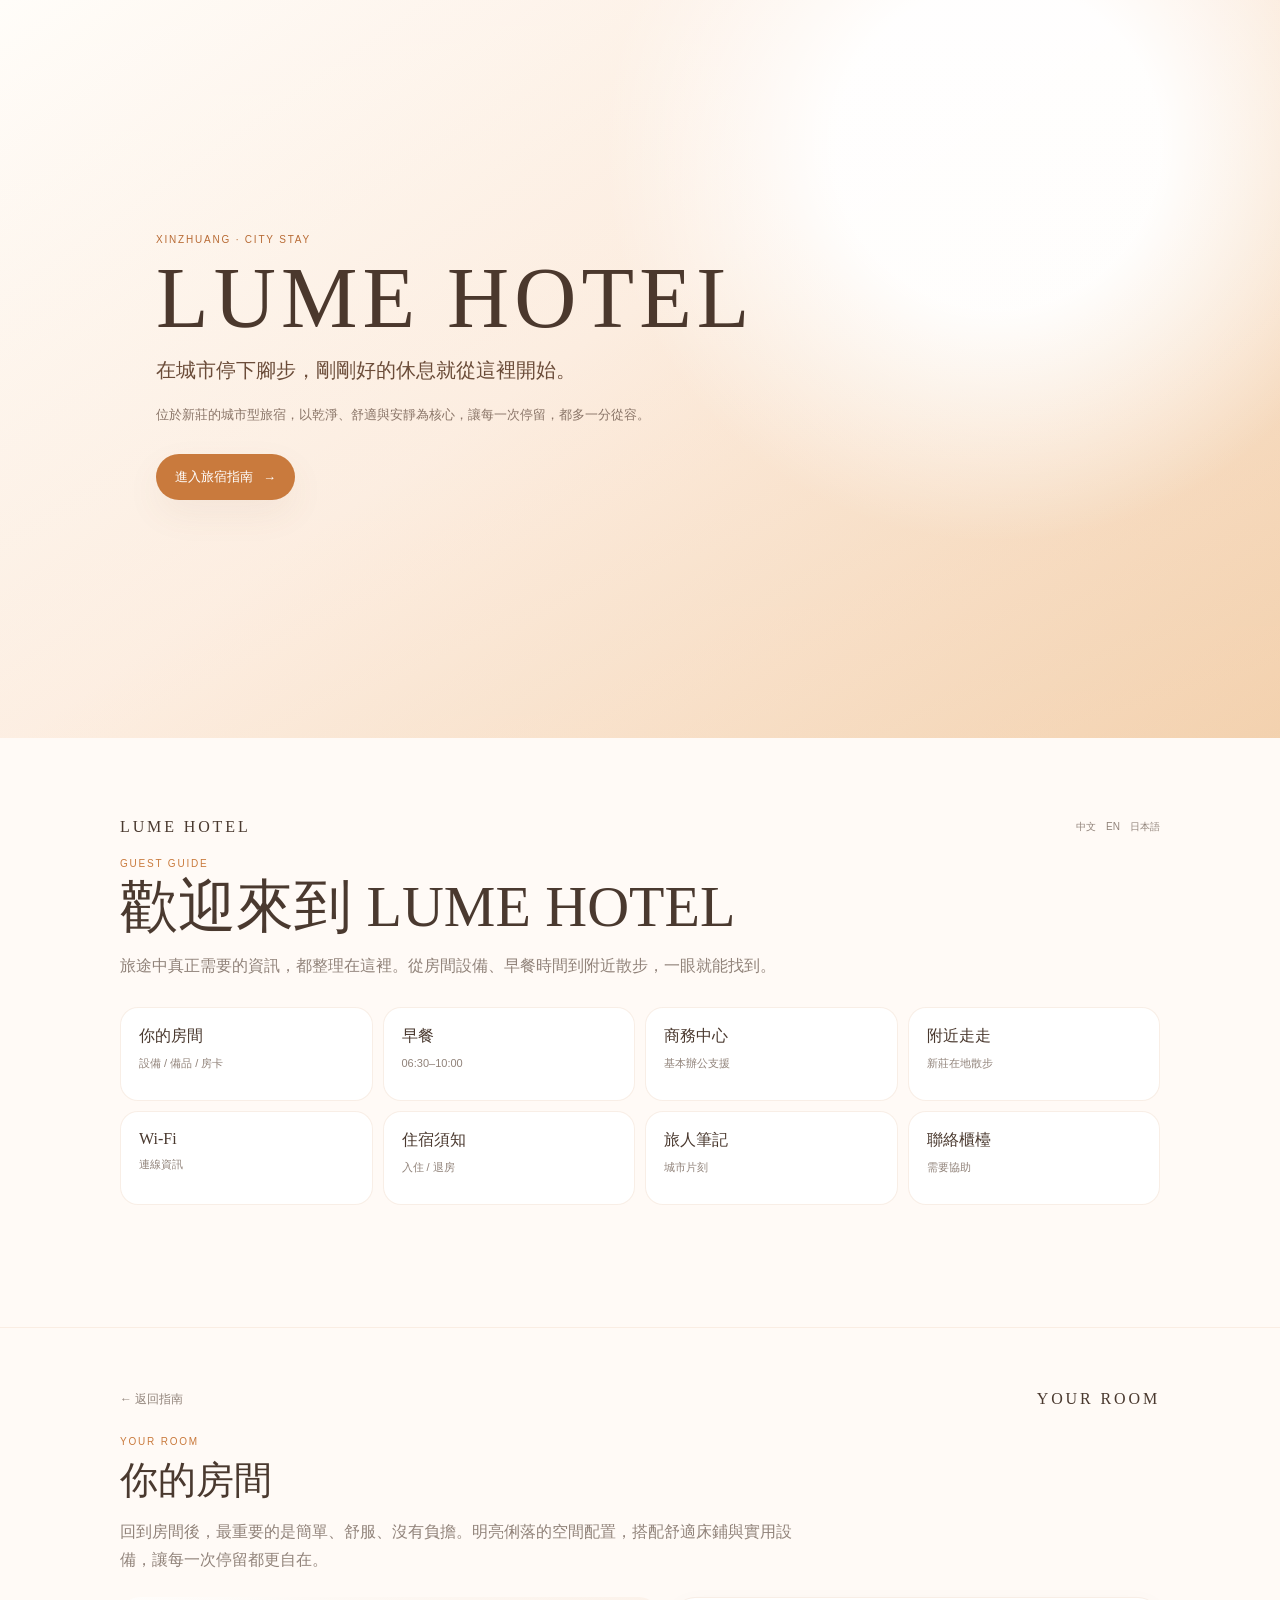
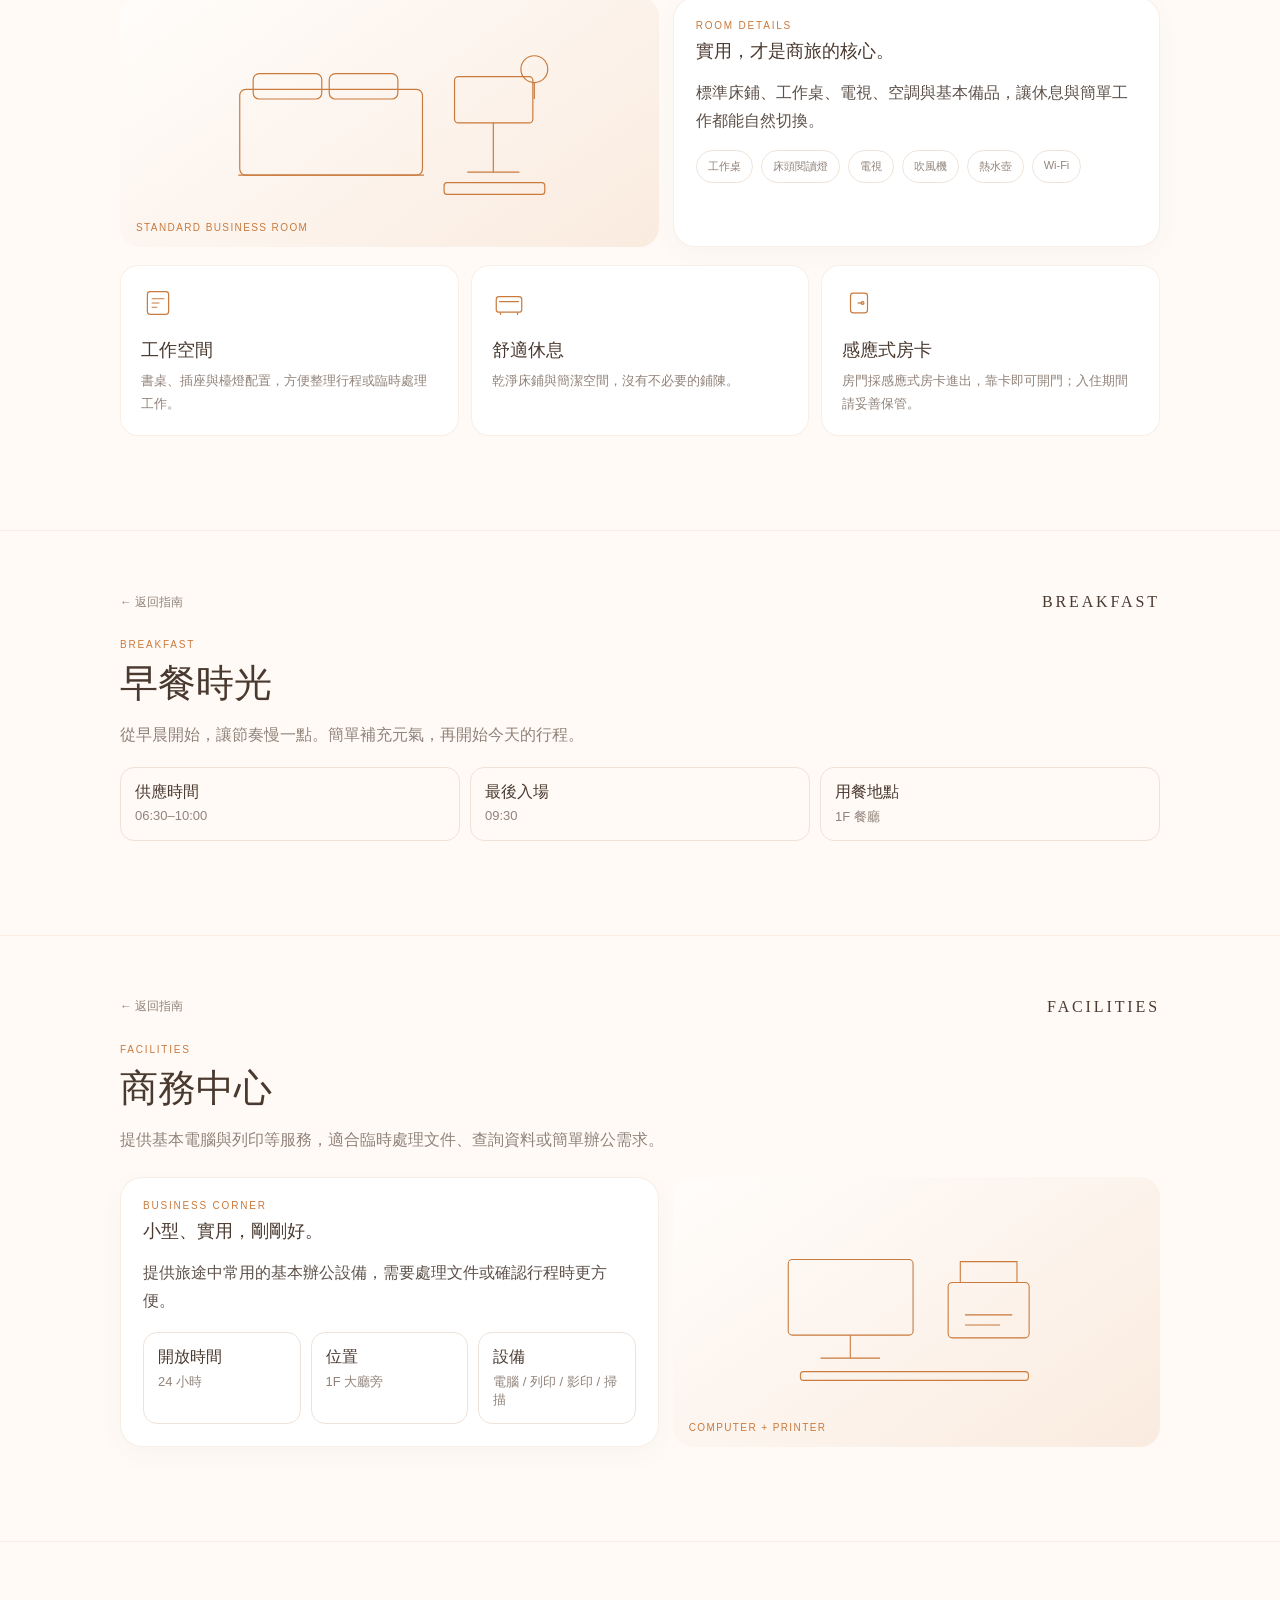
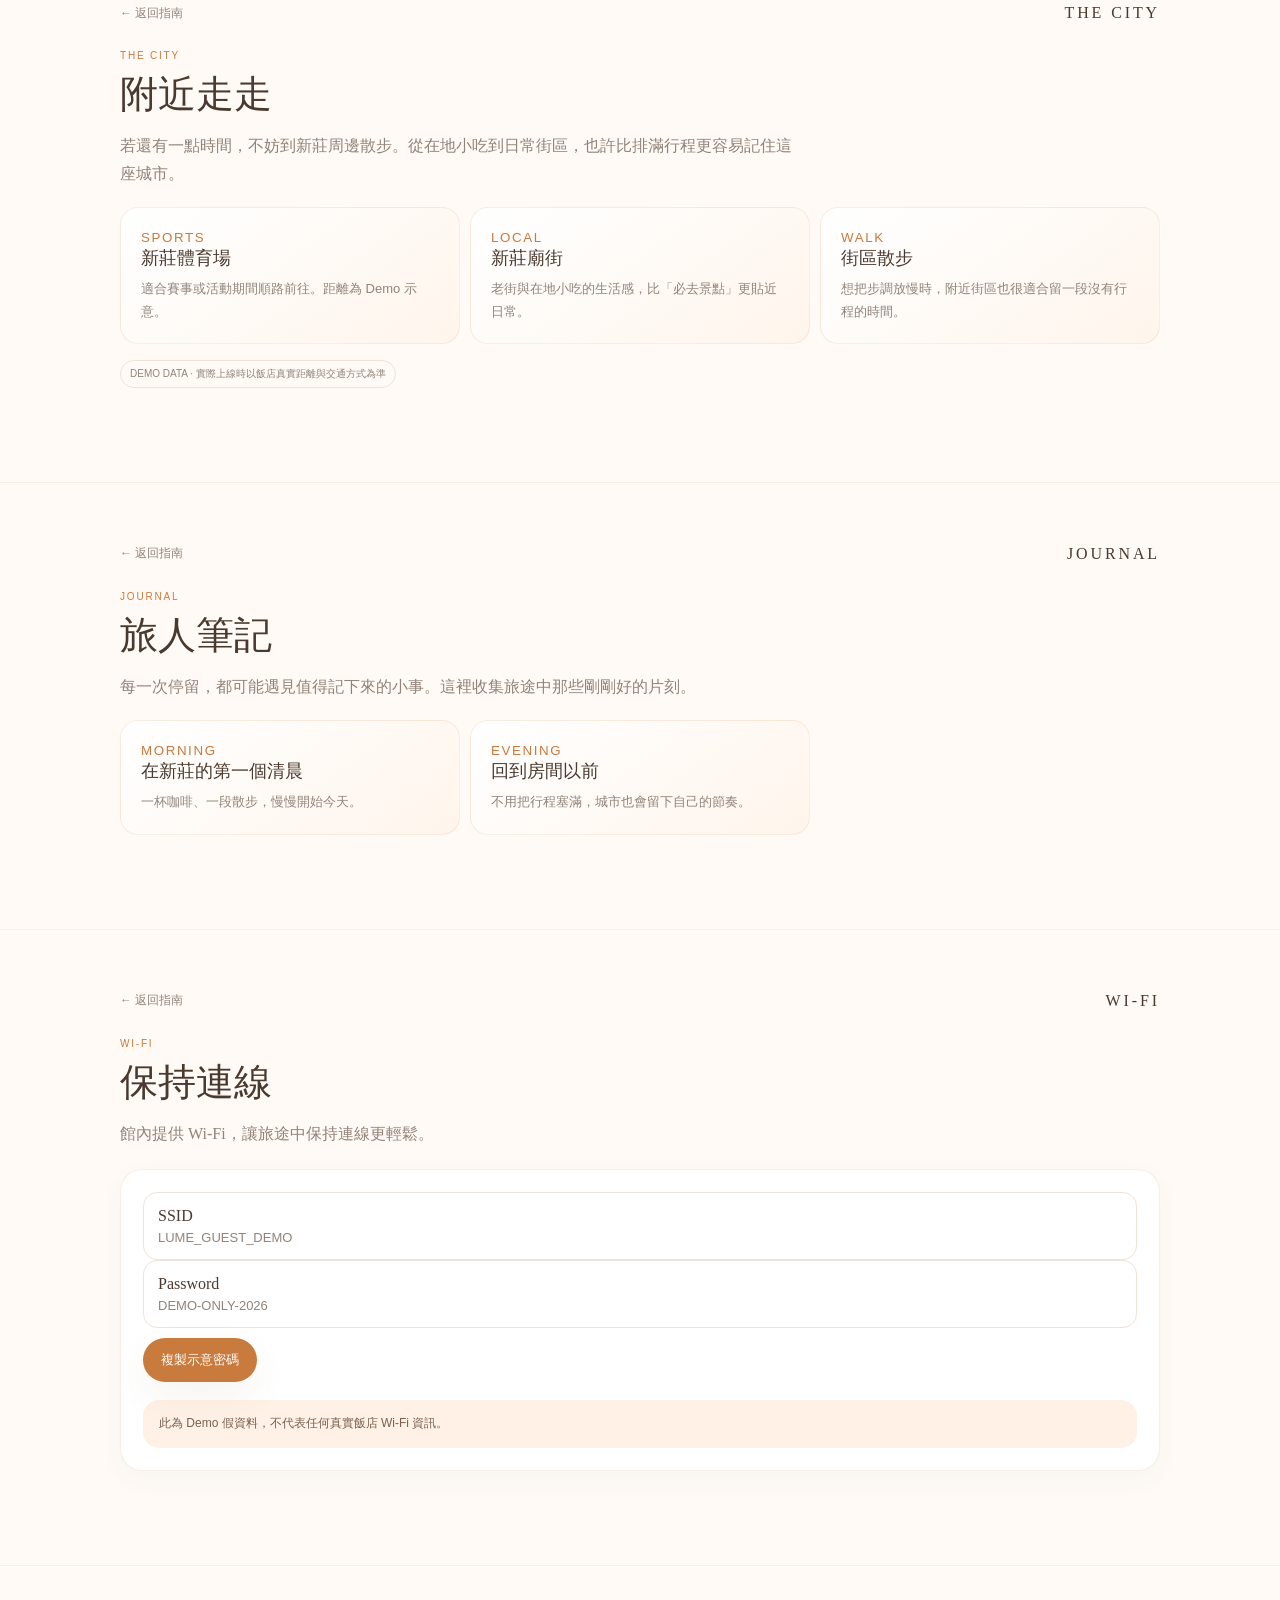
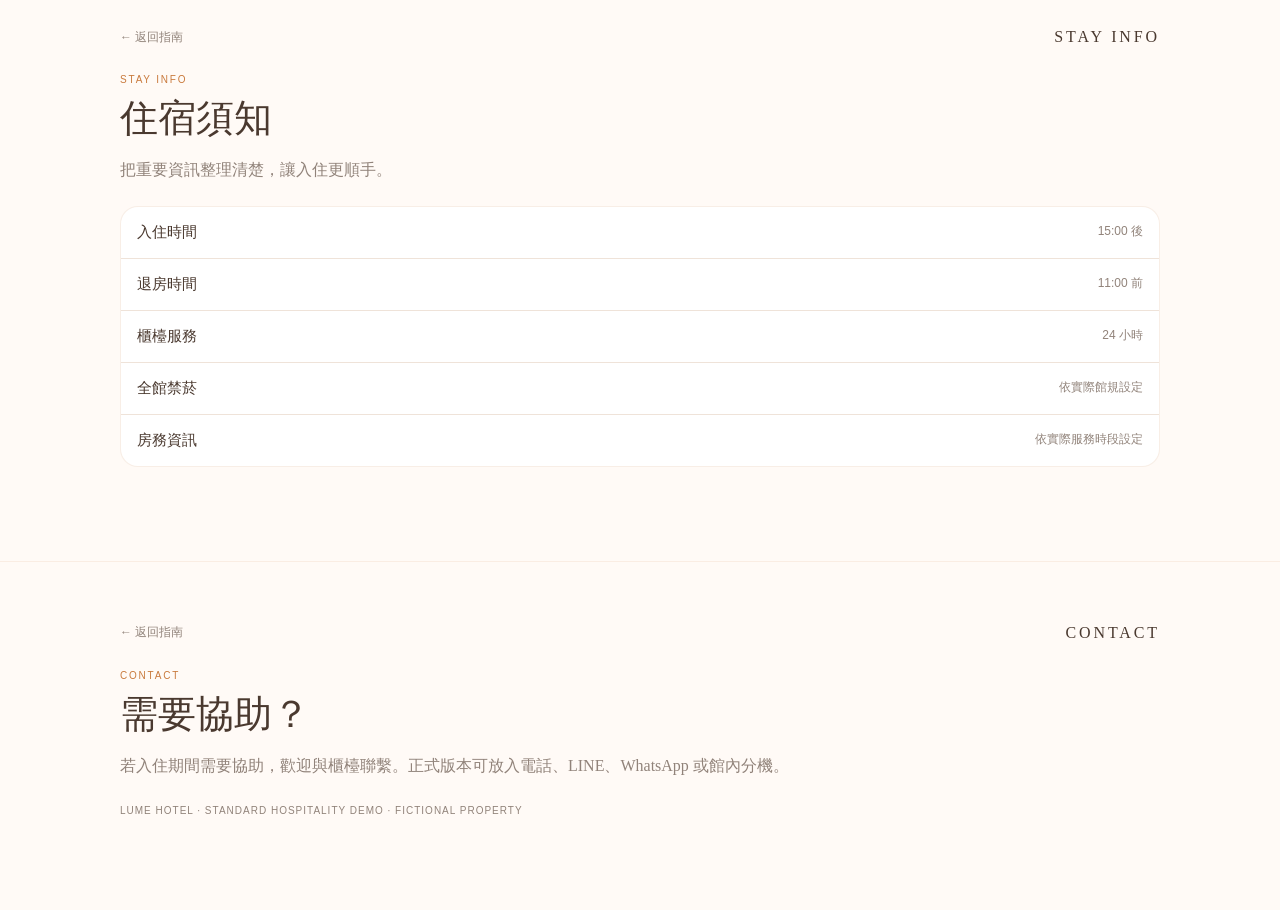
==== commit 6aa7e1c8: "Apply LUME v2.2 warm orange visual theme" ====
--- a/staging/river-hotel/index.html
+++ b/staging/river-hotel/index.html
@@ -1 +1 @@
-<!doctype html><html lang="zh-Hant"><head><meta charset="utf-8"><meta name="viewport" content="width=device-width,initial-scale=1,viewport-fit=cover"><meta name="theme-color" content="#f4f1eb"><title>LUME HOTEL — Digital Guest Guide Demo</title><style>:root{--bg:#f4f1eb;--surface:#fffdf9;--ink:#1f2d3d;--text:#333941;--muted:#757b82;--line:#ddd7ce;--accent:#345b72;--accent-soft:#e8eff2;--warm:#b59b78;--shadow:0 16px 50px rgba(31,45,61,.08);--serif:"Iowan Old Style","Baskerville","Noto Serif TC","Songti TC",serif;--sans:-apple-system,BlinkMacSystemFont,"SF Pro Text","PingFang TC","Noto Sans TC",sans-serif;}*{box-sizing:border-box} html{scroll-behavior:smooth} body{margin:0;background:var(--bg);color:var(--text);font-family:var(--sans);-webkit-font-smoothing:antialiased}a{color:inherit;text-decoration:none} button{font:inherit}.wrap{width:min(100%,1040px);margin:auto}.section{padding:30px 18px 64px}.section+.section{border-top:1px solid var(--line)}.eyebrow{font-size:10px;letter-spacing:.18em;color:var(--accent);text-transform:uppercase;margin-bottom:8px}.brand{font:16px var(--serif);letter-spacing:.18em;color:var(--ink)}h1,h2,h3{font-family:var(--serif);font-weight:400;color:var(--ink);margin-top:0}h1{font-size:clamp(34px,6vw,58px);line-height:1.05;margin-bottom:14px}h2{font-size:clamp(26px,4vw,38px);margin-bottom:12px}h3{font-size:18px;margin-bottom:8px}p{line-height:1.72}.lead{font-family:var(--serif);color:var(--muted);font-size:16px;max-width:680px;margin:0}.topbar{display:flex;justify-content:space-between;align-items:center;padding:18px 0 22px}.lang{font-size:10px;color:var(--muted)}.hero{min-height:94svh;display:flex;align-items:flex-end;position:relative;color:white;background:linear-gradient(145deg,#273945 0%,#405968 48%,#b7a58d 100%)}.hero:after{content:"";position:absolute;inset:0;background:linear-gradient(180deg,rgba(16,25,32,.12) 20%,rgba(16,25,32,.72) 100%)}.hero-inner{position:relative;z-index:2;width:min(100%,1040px);margin:auto;padding:36px 20px 54px}.hero .eyebrow{color:#dbe8ec}.hero h1{color:#fff;font-size:clamp(46px,10vw,86px);letter-spacing:.06em;margin-bottom:12px}.hero p{max-width:580px;font:20px/1.55 var(--serif);margin:0 0 22px}.hero small{display:block;max-width:620px;color:rgba(255,255,255,.78);line-height:1.7;margin-bottom:28px}.cta{display:inline-flex;align-items:center;gap:10px;background:#fff;color:var(--ink);padding:13px 17px;border-radius:999px;font-size:13px;box-shadow:var(--shadow)}.quick{display:grid;grid-template-columns:repeat(2,minmax(0,1fr));gap:10px;margin:28px 0}.quick a{background:var(--surface);border:1px solid var(--line);border-radius:16px;padding:16px;min-height:94px;transition:.2s transform,.2s box-shadow}.quick a:hover{transform:translateY(-2px);box-shadow:var(--shadow)}.quick b{display:block;font:16px var(--serif);color:var(--ink);margin-bottom:6px}.quick span{font-size:11px;color:var(--muted)}.panel{background:var(--surface);border:1px solid var(--line);border-radius:20px;padding:20px}.split{display:grid;gap:14px}.info-grid{display:grid;gap:10px;margin-top:18px}.info{padding:14px 0;border-top:1px solid var(--line);display:flex;justify-content:space-between;gap:20px}.info b{font-family:var(--serif);font-weight:400;color:var(--ink)}.info span{color:var(--muted);text-align:right;font-size:13px}.visual{background:linear-gradient(145deg,#eef1f2,#dfe7e9);min-height:250px;border-radius:18px;display:grid;place-items:center;position:relative;overflow:hidden}.visual svg{width:72%;max-width:400px;height:auto;stroke:var(--accent);fill:none;stroke-width:1.6}.visual .caption{position:absolute;left:16px;bottom:14px;font-size:10px;letter-spacing:.14em;color:var(--accent)}.feature-row{display:grid;gap:12px;margin-top:18px}.feature{background:var(--surface);border:1px solid var(--line);border-radius:16px;padding:18px}.feature svg{width:34px;height:34px;stroke:var(--accent);fill:none;stroke-width:1.7;margin-bottom:14px}.feature p{font-size:13px;color:var(--muted);margin:0}.notice{background:var(--accent-soft);border-radius:14px;padding:13px 15px;font-size:12px;line-height:1.65;color:#526472;margin-top:18px}.list{background:var(--surface);border:1px solid var(--line);border-radius:16px;overflow:hidden}.row{display:flex;justify-content:space-between;gap:18px;padding:16px;border-bottom:1px solid var(--line)}.row:last-child{border-bottom:0}.row b{font:15px var(--serif);font-weight:400;color:var(--ink)}.row span{font-size:12px;color:var(--muted);text-align:right}.chips{display:flex;flex-wrap:wrap;gap:8px;margin-top:14px}.chip{padding:8px 11px;border:1px solid var(--line);border-radius:999px;background:var(--surface);font-size:11px;color:var(--muted)}.city-grid{display:grid;gap:10px;margin-top:20px}.city-card{background:linear-gradient(145deg,#f9f7f3,#ebe7df);border:1px solid var(--line);border-radius:16px;padding:18px}.city-card small{color:var(--accent);letter-spacing:.12em}.city-card p{margin:8px 0 0;color:var(--muted);font-size:13px}.footer{font-size:10px;color:var(--muted);letter-spacing:.1em;padding-top:26px}.demo-badge{display:inline-block;margin-top:16px;font-size:10px;color:var(--muted);border:1px solid var(--line);border-radius:999px;padding:6px 9px}.back{font-size:12px;color:var(--muted)}.section-head{display:flex;justify-content:space-between;align-items:center;margin-bottom:28px}@media(min-width:760px){.section{padding:52px 36px 82px}.quick{grid-template-columns:repeat(4,1fr)}.split{grid-template-columns:1.05fr .95fr;align-items:stretch}.feature-row{grid-template-columns:repeat(3,1fr)}.city-grid{grid-template-columns:repeat(3,1fr)}.info-grid{grid-template-columns:repeat(3,1fr)}.info{display:block;border:1px solid var(--line);border-radius:14px;padding:14px}.info span,.info b{display:block;text-align:left}.info span{margin-top:5px}.hero-inner{padding:64px 36px 68px}}</style></head><body><section class="hero" id="landing"><div class="hero-inner"><div class="eyebrow">XINZHUANG · CITY STAY</div><h1>LUME HOTEL</h1><p>在城市停下腳步，剛剛好的休息就從這裡開始。</p><small>位於新莊的城市型旅宿，以乾淨、舒適與安靜為核心，讓每一次停留，都多一分從容。</small><a class="cta" href="#home">進入旅宿指南 <span>→</span></a></div></section><section class="section" id="home"><div class="wrap"><div class="topbar"><div class="brand">LUME HOTEL</div><div class="lang">中文　EN　日本語</div></div><div class="eyebrow">GUEST GUIDE</div><h1>歡迎來到 LUME HOTEL</h1><p class="lead">旅途中真正需要的資訊，都整理在這裡。從房間設備、早餐時間到附近散步，一眼就能找到。</p><div class="quick"><a href="#room"><b>你的房間</b><span>設備 / 備品 / 房卡</span></a><a href="#breakfast"><b>早餐</b><span>06:30–10:00</span></a><a href="#facilities"><b>商務中心</b><span>基本辦公支援</span></a><a href="#city"><b>附近走走</b><span>新莊在地散步</span></a><a href="#wifi"><b>Wi‑Fi</b><span>連線資訊</span></a><a href="#stay"><b>住宿須知</b><span>入住 / 退房</span></a><a href="#journal"><b>旅人筆記</b><span>城市片刻</span></a><a href="#contact"><b>聯絡櫃檯</b><span>需要協助</span></a></div></div></section><section class="section" id="room"><div class="wrap"><div class="section-head"><a class="back" href="#home">← 返回指南</a><div class="brand">YOUR ROOM</div></div><div class="eyebrow">YOUR ROOM</div><h2>你的房間</h2><p class="lead">回到房間後，最重要的是簡單、舒服、沒有負擔。明亮俐落的空間配置，搭配舒適床鋪與實用設備，讓每一次停留都更自在。</p><div class="split" style="margin-top:24px"><div class="visual" aria-label="標準商旅客房配置示意"><svg viewBox="0 0 520 300" role="img" aria-hidden="true"><rect x="60" y="105" width="245" height="115" rx="8"/><rect x="78" y="84" width="92" height="34" rx="8"/><rect x="180" y="84" width="92" height="34" rx="8"/><line x1="58" y1="220" x2="307" y2="220"/><rect x="348" y="88" width="105" height="62" rx="5"/><line x1="400" y1="150" x2="400" y2="216"/><line x1="365" y1="216" x2="435" y2="216"/><rect x="334" y="230" width="135" height="16" rx="4"/><circle cx="455" cy="78" r="18"/><line x1="455" y1="96" x2="455" y2="118"/></svg><div class="caption">STANDARD BUSINESS ROOM</div></div><div class="panel"><div class="eyebrow">ROOM DETAILS</div><h3>實用，才是商旅的核心。</h3><p>標準床鋪、工作桌、電視、空調與基本備品，讓休息與簡單工作都能自然切換。</p><div class="chips"><span class="chip">工作桌</span><span class="chip">床頭閱讀燈</span><span class="chip">電視</span><span class="chip">吹風機</span><span class="chip">熱水壺</span><span class="chip">Wi‑Fi</span></div></div></div><div class="feature-row"><div class="feature"><svg viewBox="0 0 48 48"><rect x="9" y="8" width="30" height="32" rx="4"/><path d="M15 18h18M15 24h11M15 30h8"/></svg><h3>工作空間</h3><p>書桌、插座與檯燈配置，方便整理行程或臨時處理工作。</p></div><div class="feature"><svg viewBox="0 0 48 48"><rect x="6" y="15" width="36" height="22" rx="4"/><path d="M10 22h28M12 37v4M36 37v4"/></svg><h3>舒適休息</h3><p>乾淨床鋪與簡潔空間，沒有不必要的鋪陳。</p></div><div class="feature"><svg viewBox="0 0 48 48"><rect x="12" y="10" width="24" height="28" rx="4"/><circle cx="29" cy="24" r="2"/><path d="M22 24h7"/></svg><h3>感應式房卡</h3><p>房門採感應式房卡進出，靠卡即可開門；入住期間請妥善保管。</p></div></div></div></section><section class="section" id="breakfast"><div class="wrap"><div class="section-head"><a class="back" href="#home">← 返回指南</a><div class="brand">BREAKFAST</div></div><div class="eyebrow">BREAKFAST</div><h2>早餐時光</h2><p class="lead">從早晨開始，讓節奏慢一點。簡單補充元氣，再開始今天的行程。</p><div class="info-grid"><div class="info"><b>供應時間</b><span>06:30–10:00</span></div><div class="info"><b>最後入場</b><span>09:30</span></div><div class="info"><b>用餐地點</b><span>1F 餐廳</span></div></div></div></section><section class="section" id="facilities"><div class="wrap"><div class="section-head"><a class="back" href="#home">← 返回指南</a><div class="brand">FACILITIES</div></div><div class="eyebrow">FACILITIES</div><h2>商務中心</h2><p class="lead">提供基本電腦與列印等服務，適合臨時處理文件、查詢資料或簡單辦公需求。</p><div class="split" style="margin-top:24px"><div class="panel"><div class="eyebrow">BUSINESS CORNER</div><h3>小型、實用，剛剛好。</h3><p>提供旅途中常用的基本辦公設備，需要處理文件或確認行程時更方便。</p><div class="info-grid"><div class="info"><b>開放時間</b><span>24 小時</span></div><div class="info"><b>位置</b><span>1F 大廳旁</span></div><div class="info"><b>設備</b><span>電腦 / 列印 / 影印 / 掃描</span></div></div></div><div class="visual" aria-label="小型商務中心設備示意"><svg viewBox="0 0 520 300" role="img" aria-hidden="true"><rect x="70" y="72" width="185" height="112" rx="6"/><line x1="162" y1="184" x2="162" y2="218"/><line x1="118" y1="218" x2="206" y2="218"/><rect x="307" y="106" width="120" height="82" rx="6"/><path d="M325 106V75h84v31M332 154h70M332 169h52"/><rect x="88" y="238" width="338" height="13" rx="5"/></svg><div class="caption">COMPUTER + PRINTER</div></div></div></div></section><section class="section" id="city"><div class="wrap"><div class="section-head"><a class="back" href="#home">← 返回指南</a><div class="brand">THE CITY</div></div><div class="eyebrow">THE CITY</div><h2>附近走走</h2><p class="lead">若還有一點時間，不妨到新莊周邊散步。從在地小吃到日常街區，也許比排滿行程更容易記住這座城市。</p><div class="city-grid"><div class="city-card"><small>SPORTS</small><h3>新莊體育場</h3><p>適合賽事或活動期間順路前往。距離為 Demo 示意。</p></div><div class="city-card"><small>LOCAL</small><h3>新莊廟街</h3><p>老街與在地小吃的生活感，比「必去景點」更貼近日常。</p></div><div class="city-card"><small>WALK</small><h3>街區散步</h3><p>想把步調放慢時，附近街區也很適合留一段沒有行程的時間。</p></div></div><span class="demo-badge">DEMO DATA · 實際上線時以飯店真實距離與交通方式為準</span></div></section><section class="section" id="journal"><div class="wrap"><div class="section-head"><a class="back" href="#home">← 返回指南</a><div class="brand">JOURNAL</div></div><div class="eyebrow">JOURNAL</div><h2>旅人筆記</h2><p class="lead">每一次停留，都可能遇見值得記下來的小事。這裡收集旅途中那些剛剛好的片刻。</p><div class="city-grid"><div class="city-card"><small>MORNING</small><h3>在新莊的第一個清晨</h3><p>一杯咖啡、一段散步，慢慢開始今天。</p></div><div class="city-card"><small>EVENING</small><h3>回到房間以前</h3><p>不用把行程塞滿，城市也會留下自己的節奏。</p></div></div></div></section><section class="section" id="wifi"><div class="wrap"><div class="section-head"><a class="back" href="#home">← 返回指南</a><div class="brand">WI‑FI</div></div><div class="eyebrow">WI‑FI</div><h2>保持連線</h2><p class="lead">館內提供 Wi‑Fi，讓旅途中保持連線更輕鬆。</p><div class="panel" style="margin-top:22px"><div class="info"><b>SSID</b><span>LUME_GUEST_DEMO</span></div><div class="info"><b>Password</b><span id="wifi-pass">DEMO-ONLY-2026</span></div><button class="cta" type="button" onclick="copyWifi()" style="border:0;background:var(--accent);color:white;cursor:pointer;margin-top:10px">複製示意密碼</button><div class="notice">此為 Demo 假資料，不代表任何真實飯店 Wi‑Fi 資訊。</div></div></div></section><section class="section" id="stay"><div class="wrap"><div class="section-head"><a class="back" href="#home">← 返回指南</a><div class="brand">STAY INFO</div></div><div class="eyebrow">STAY INFO</div><h2>住宿須知</h2><p class="lead">把重要資訊整理清楚，讓入住更順手。</p><div class="list" style="margin-top:22px"><div class="row"><b>入住時間</b><span>15:00 後</span></div><div class="row"><b>退房時間</b><span>11:00 前</span></div><div class="row"><b>櫃檯服務</b><span>24 小時</span></div><div class="row"><b>全館禁菸</b><span>依實際館規設定</span></div><div class="row"><b>房務資訊</b><span>依實際服務時段設定</span></div></div></div></section><section class="section" id="contact"><div class="wrap"><div class="section-head"><a class="back" href="#home">← 返回指南</a><div class="brand">CONTACT</div></div><div class="eyebrow">CONTACT</div><h2>需要協助？</h2><p class="lead">若入住期間需要協助，歡迎與櫃檯聯繫。正式版本可放入電話、LINE、WhatsApp 或館內分機。</p><div class="footer">LUME HOTEL · STANDARD HOSPITALITY DEMO · FICTIONAL PROPERTY</div></div></section><script>function copyWifi(){const t=document.getElementById('wifi-pass').textContent;navigator.clipboard?.writeText(t).then(()=>alert('已複製 Demo 密碼'));}window.HOTEL_CONTENT={facilities:[{id:'business-center',name:'商務中心'}]};function facilityLayoutClass(n){if(n<=0)return'facilities-none';if(n===1)return'facilities-one';if(n===2)return'facilities-two';return'facilities-grid';}</script></body></html>+<!doctype html><html lang="zh-Hant"><head><meta charset="utf-8"><meta name="viewport" content="width=device-width,initial-scale=1,viewport-fit=cover"><meta name="theme-color" content="#fffaf6"><title>LUME HOTEL — Digital Guest Guide Demo</title><style>:root{--bg:#fffaf6;--surface:#ffffff;--ink:#4a392f;--text:#5d514a;--muted:#91837a;--line:#efe3d9;--accent:#c97a3d;--accent-soft:#fff1e6;--warm:#e3aa72;--shadow:0 14px 36px rgba(132,88,54,.065);--serif:"Iowan Old Style","Baskerville","Noto Serif TC","Songti TC",serif;--sans:-apple-system,BlinkMacSystemFont,"SF Pro Text","PingFang TC","Noto Sans TC",sans-serif;}*{box-sizing:border-box} html{scroll-behavior:smooth} body{margin:0;background:var(--bg);color:var(--text);font-family:var(--sans);-webkit-font-smoothing:antialiased}a{color:inherit;text-decoration:none} button{font:inherit}.wrap{width:min(100%,1040px);margin:auto}.section{padding:38px 18px 72px}.section+.section{border-top:1px solid rgba(201,122,61,.10)}.eyebrow{font-size:10px;letter-spacing:.18em;color:var(--accent);text-transform:uppercase;margin-bottom:8px}.brand{font:16px var(--serif);letter-spacing:.18em;color:var(--ink)}h1,h2,h3{font-family:var(--serif);font-weight:400;color:var(--ink);margin-top:0}h1{font-size:clamp(34px,6vw,58px);line-height:1.05;margin-bottom:14px}h2{font-size:clamp(26px,4vw,38px);margin-bottom:12px}h3{font-size:18px;margin-bottom:8px}p{line-height:1.72}.lead{font-family:var(--serif);color:var(--muted);font-size:16px;max-width:680px;margin:0}.topbar{display:flex;justify-content:space-between;align-items:center;padding:18px 0 22px}.lang{font-size:10px;color:var(--muted)}.hero{min-height:82svh;display:flex;align-items:flex-end;position:relative;color:var(--ink);background:radial-gradient(circle at 78% 20%,rgba(255,255,255,.96) 0 14%,transparent 34%),linear-gradient(145deg,#fffdf9 0%,#fcebdd 46%,#f0c69b 100%)}.hero:after{content:"";position:absolute;inset:0;background:linear-gradient(180deg,rgba(255,255,255,.04) 0%,rgba(255,250,244,.22) 100%)}.hero-inner{position:relative;z-index:2;width:min(100%,1040px);margin:auto;padding:36px 20px 54px}.hero .eyebrow{color:#b86b35}.hero h1{color:#4b382d;font-size:clamp(46px,10vw,86px);letter-spacing:.06em;margin-bottom:12px}.hero p{max-width:580px;font:20px/1.55 var(--serif);margin:0 0 18px;color:#6b4c39}.hero small{display:block;max-width:620px;color:#8a7568;line-height:1.7;margin-bottom:28px}.cta{display:inline-flex;align-items:center;gap:10px;background:#c97a3d;color:#fff;padding:13px 18px;border:1px solid rgba(201,122,61,.18);border-radius:999px;font-size:13px;box-shadow:var(--shadow)}.quick{display:grid;grid-template-columns:repeat(2,minmax(0,1fr));gap:10px;margin:28px 0}.quick a{background:rgba(255,255,255,.96);border:1px solid rgba(201,122,61,.13);border-radius:18px;padding:18px;min-height:94px;transition:.2s transform,.2s box-shadow}.quick a:hover{transform:translateY(-2px);box-shadow:var(--shadow)}.quick b{display:block;font:16px var(--serif);color:var(--ink);margin-bottom:6px}.quick span{font-size:11px;color:var(--muted)}.panel{background:#fff;border:1px solid rgba(201,122,61,.13);border-radius:22px;padding:22px;box-shadow:0 8px 26px rgba(52,84,98,.035)}.split{display:grid;gap:14px}.info-grid{display:grid;gap:10px;margin-top:18px}.info{padding:14px 0;border-top:1px solid var(--line);display:flex;justify-content:space-between;gap:20px}.info b{font-family:var(--serif);font-weight:400;color:var(--ink)}.info span{color:var(--muted);text-align:right;font-size:13px}.visual{background:linear-gradient(145deg,#fffdfb,#faebdf);min-height:250px;border-radius:20px;display:grid;place-items:center;position:relative;overflow:hidden}.visual svg{width:72%;max-width:400px;height:auto;stroke:var(--accent);fill:none;stroke-width:1.6}.visual .caption{position:absolute;left:16px;bottom:14px;font-size:10px;letter-spacing:.14em;color:var(--accent)}.feature-row{display:grid;gap:12px;margin-top:18px}.feature{background:#fff;border:1px solid rgba(201,122,61,.12);border-radius:18px;padding:20px}.feature svg{width:34px;height:34px;stroke:var(--accent);fill:none;stroke-width:1.7;margin-bottom:14px}.feature p{font-size:13px;color:var(--muted);margin:0}.notice{background:var(--accent-soft);border-radius:16px;padding:14px 16px;font-size:12px;line-height:1.65;color:#7a604e;margin-top:18px}.list{background:#fff;border:1px solid rgba(201,122,61,.13);border-radius:18px;overflow:hidden}.row{display:flex;justify-content:space-between;gap:18px;padding:16px;border-bottom:1px solid var(--line)}.row:last-child{border-bottom:0}.row b{font:15px var(--serif);font-weight:400;color:var(--ink)}.row span{font-size:12px;color:var(--muted);text-align:right}.chips{display:flex;flex-wrap:wrap;gap:8px;margin-top:14px}.chip{padding:8px 11px;border:1px solid var(--line);border-radius:999px;background:var(--surface);font-size:11px;color:var(--muted)}.city-grid{display:grid;gap:10px;margin-top:20px}.city-card{background:linear-gradient(145deg,#ffffff,#fff5ec);border:1px solid rgba(201,122,61,.12);border-radius:18px;padding:20px}.city-card small{color:var(--accent);letter-spacing:.12em}.city-card p{margin:8px 0 0;color:var(--muted);font-size:13px}.footer{font-size:10px;color:var(--muted);letter-spacing:.1em;padding-top:26px}.demo-badge{display:inline-block;margin-top:16px;font-size:10px;color:var(--muted);border:1px solid var(--line);border-radius:999px;padding:6px 9px}.back{font-size:12px;color:var(--muted)}.section-head{display:flex;justify-content:space-between;align-items:center;margin-bottom:28px}@media(min-width:760px){.section{padding:62px 36px 94px}.quick{grid-template-columns:repeat(4,1fr)}.split{grid-template-columns:1.05fr .95fr;align-items:stretch}.feature-row{grid-template-columns:repeat(3,1fr)}.city-grid{grid-template-columns:repeat(3,1fr)}.info-grid{grid-template-columns:repeat(3,1fr)}.info{display:block;border:1px solid var(--line);border-radius:14px;padding:14px}.info span,.info b{display:block;text-align:left}.info span{margin-top:5px}.hero-inner{padding:64px 36px 68px}}</style></head><body><section class="hero" id="landing"><div class="hero-inner"><div class="eyebrow">XINZHUANG · CITY STAY</div><h1>LUME HOTEL</h1><p>在城市停下腳步，剛剛好的休息就從這裡開始。</p><small>位於新莊的城市型旅宿，以乾淨、舒適與安靜為核心，讓每一次停留，都多一分從容。</small><a class="cta" href="#home">進入旅宿指南 <span>→</span></a></div></section><section class="section" id="home"><div class="wrap"><div class="topbar"><div class="brand">LUME HOTEL</div><div class="lang">中文　EN　日本語</div></div><div class="eyebrow">GUEST GUIDE</div><h1>歡迎來到 LUME HOTEL</h1><p class="lead">旅途中真正需要的資訊，都整理在這裡。從房間設備、早餐時間到附近散步，一眼就能找到。</p><div class="quick"><a href="#room"><b>你的房間</b><span>設備 / 備品 / 房卡</span></a><a href="#breakfast"><b>早餐</b><span>06:30–10:00</span></a><a href="#facilities"><b>商務中心</b><span>基本辦公支援</span></a><a href="#city"><b>附近走走</b><span>新莊在地散步</span></a><a href="#wifi"><b>Wi‑Fi</b><span>連線資訊</span></a><a href="#stay"><b>住宿須知</b><span>入住 / 退房</span></a><a href="#journal"><b>旅人筆記</b><span>城市片刻</span></a><a href="#contact"><b>聯絡櫃檯</b><span>需要協助</span></a></div></div></section><section class="section" id="room"><div class="wrap"><div class="section-head"><a class="back" href="#home">← 返回指南</a><div class="brand">YOUR ROOM</div></div><div class="eyebrow">YOUR ROOM</div><h2>你的房間</h2><p class="lead">回到房間後，最重要的是簡單、舒服、沒有負擔。明亮俐落的空間配置，搭配舒適床鋪與實用設備，讓每一次停留都更自在。</p><div class="split" style="margin-top:24px"><div class="visual" aria-label="標準商旅客房配置示意"><svg viewBox="0 0 520 300" role="img" aria-hidden="true"><rect x="60" y="105" width="245" height="115" rx="8"/><rect x="78" y="84" width="92" height="34" rx="8"/><rect x="180" y="84" width="92" height="34" rx="8"/><line x1="58" y1="220" x2="307" y2="220"/><rect x="348" y="88" width="105" height="62" rx="5"/><line x1="400" y1="150" x2="400" y2="216"/><line x1="365" y1="216" x2="435" y2="216"/><rect x="334" y="230" width="135" height="16" rx="4"/><circle cx="455" cy="78" r="18"/><line x1="455" y1="96" x2="455" y2="118"/></svg><div class="caption">STANDARD BUSINESS ROOM</div></div><div class="panel"><div class="eyebrow">ROOM DETAILS</div><h3>實用，才是商旅的核心。</h3><p>標準床鋪、工作桌、電視、空調與基本備品，讓休息與簡單工作都能自然切換。</p><div class="chips"><span class="chip">工作桌</span><span class="chip">床頭閱讀燈</span><span class="chip">電視</span><span class="chip">吹風機</span><span class="chip">熱水壺</span><span class="chip">Wi‑Fi</span></div></div></div><div class="feature-row"><div class="feature"><svg viewBox="0 0 48 48"><rect x="9" y="8" width="30" height="32" rx="4"/><path d="M15 18h18M15 24h11M15 30h8"/></svg><h3>工作空間</h3><p>書桌、插座與檯燈配置，方便整理行程或臨時處理工作。</p></div><div class="feature"><svg viewBox="0 0 48 48"><rect x="6" y="15" width="36" height="22" rx="4"/><path d="M10 22h28M12 37v4M36 37v4"/></svg><h3>舒適休息</h3><p>乾淨床鋪與簡潔空間，沒有不必要的鋪陳。</p></div><div class="feature"><svg viewBox="0 0 48 48"><rect x="12" y="10" width="24" height="28" rx="4"/><circle cx="29" cy="24" r="2"/><path d="M22 24h7"/></svg><h3>感應式房卡</h3><p>房門採感應式房卡進出，靠卡即可開門；入住期間請妥善保管。</p></div></div></div></section><section class="section" id="breakfast"><div class="wrap"><div class="section-head"><a class="back" href="#home">← 返回指南</a><div class="brand">BREAKFAST</div></div><div class="eyebrow">BREAKFAST</div><h2>早餐時光</h2><p class="lead">從早晨開始，讓節奏慢一點。簡單補充元氣，再開始今天的行程。</p><div class="info-grid"><div class="info"><b>供應時間</b><span>06:30–10:00</span></div><div class="info"><b>最後入場</b><span>09:30</span></div><div class="info"><b>用餐地點</b><span>1F 餐廳</span></div></div></div></section><section class="section" id="facilities"><div class="wrap"><div class="section-head"><a class="back" href="#home">← 返回指南</a><div class="brand">FACILITIES</div></div><div class="eyebrow">FACILITIES</div><h2>商務中心</h2><p class="lead">提供基本電腦與列印等服務，適合臨時處理文件、查詢資料或簡單辦公需求。</p><div class="split" style="margin-top:24px"><div class="panel"><div class="eyebrow">BUSINESS CORNER</div><h3>小型、實用，剛剛好。</h3><p>提供旅途中常用的基本辦公設備，需要處理文件或確認行程時更方便。</p><div class="info-grid"><div class="info"><b>開放時間</b><span>24 小時</span></div><div class="info"><b>位置</b><span>1F 大廳旁</span></div><div class="info"><b>設備</b><span>電腦 / 列印 / 影印 / 掃描</span></div></div></div><div class="visual" aria-label="小型商務中心設備示意"><svg viewBox="0 0 520 300" role="img" aria-hidden="true"><rect x="70" y="72" width="185" height="112" rx="6"/><line x1="162" y1="184" x2="162" y2="218"/><line x1="118" y1="218" x2="206" y2="218"/><rect x="307" y="106" width="120" height="82" rx="6"/><path d="M325 106V75h84v31M332 154h70M332 169h52"/><rect x="88" y="238" width="338" height="13" rx="5"/></svg><div class="caption">COMPUTER + PRINTER</div></div></div></div></section><section class="section" id="city"><div class="wrap"><div class="section-head"><a class="back" href="#home">← 返回指南</a><div class="brand">THE CITY</div></div><div class="eyebrow">THE CITY</div><h2>附近走走</h2><p class="lead">若還有一點時間，不妨到新莊周邊散步。從在地小吃到日常街區，也許比排滿行程更容易記住這座城市。</p><div class="city-grid"><div class="city-card"><small>SPORTS</small><h3>新莊體育場</h3><p>適合賽事或活動期間順路前往。距離為 Demo 示意。</p></div><div class="city-card"><small>LOCAL</small><h3>新莊廟街</h3><p>老街與在地小吃的生活感，比「必去景點」更貼近日常。</p></div><div class="city-card"><small>WALK</small><h3>街區散步</h3><p>想把步調放慢時，附近街區也很適合留一段沒有行程的時間。</p></div></div><span class="demo-badge">DEMO DATA · 實際上線時以飯店真實距離與交通方式為準</span></div></section><section class="section" id="journal"><div class="wrap"><div class="section-head"><a class="back" href="#home">← 返回指南</a><div class="brand">JOURNAL</div></div><div class="eyebrow">JOURNAL</div><h2>旅人筆記</h2><p class="lead">每一次停留，都可能遇見值得記下來的小事。這裡收集旅途中那些剛剛好的片刻。</p><div class="city-grid"><div class="city-card"><small>MORNING</small><h3>在新莊的第一個清晨</h3><p>一杯咖啡、一段散步，慢慢開始今天。</p></div><div class="city-card"><small>EVENING</small><h3>回到房間以前</h3><p>不用把行程塞滿，城市也會留下自己的節奏。</p></div></div></div></section><section class="section" id="wifi"><div class="wrap"><div class="section-head"><a class="back" href="#home">← 返回指南</a><div class="brand">WI‑FI</div></div><div class="eyebrow">WI‑FI</div><h2>保持連線</h2><p class="lead">館內提供 Wi‑Fi，讓旅途中保持連線更輕鬆。</p><div class="panel" style="margin-top:22px"><div class="info"><b>SSID</b><span>LUME_GUEST_DEMO</span></div><div class="info"><b>Password</b><span id="wifi-pass">DEMO-ONLY-2026</span></div><button class="cta" type="button" onclick="copyWifi()" style="border:0;background:var(--accent);color:white;cursor:pointer;margin-top:10px">複製示意密碼</button><div class="notice">此為 Demo 假資料，不代表任何真實飯店 Wi‑Fi 資訊。</div></div></div></section><section class="section" id="stay"><div class="wrap"><div class="section-head"><a class="back" href="#home">← 返回指南</a><div class="brand">STAY INFO</div></div><div class="eyebrow">STAY INFO</div><h2>住宿須知</h2><p class="lead">把重要資訊整理清楚，讓入住更順手。</p><div class="list" style="margin-top:22px"><div class="row"><b>入住時間</b><span>15:00 後</span></div><div class="row"><b>退房時間</b><span>11:00 前</span></div><div class="row"><b>櫃檯服務</b><span>24 小時</span></div><div class="row"><b>全館禁菸</b><span>依實際館規設定</span></div><div class="row"><b>房務資訊</b><span>依實際服務時段設定</span></div></div></div></section><section class="section" id="contact"><div class="wrap"><div class="section-head"><a class="back" href="#home">← 返回指南</a><div class="brand">CONTACT</div></div><div class="eyebrow">CONTACT</div><h2>需要協助？</h2><p class="lead">若入住期間需要協助，歡迎與櫃檯聯繫。正式版本可放入電話、LINE、WhatsApp 或館內分機。</p><div class="footer">LUME HOTEL · STANDARD HOSPITALITY DEMO · FICTIONAL PROPERTY</div></div></section><script>function copyWifi(){const t=document.getElementById('wifi-pass').textContent;navigator.clipboard?.writeText(t).then(()=>alert('已複製 Demo 密碼'));}window.HOTEL_CONTENT={facilities:[{id:'business-center',name:'商務中心'}]};function facilityLayoutClass(n){if(n<=0)return'facilities-none';if(n===1)return'facilities-one';if(n===2)return'facilities-two';return'facilities-grid';}</script></body></html>
